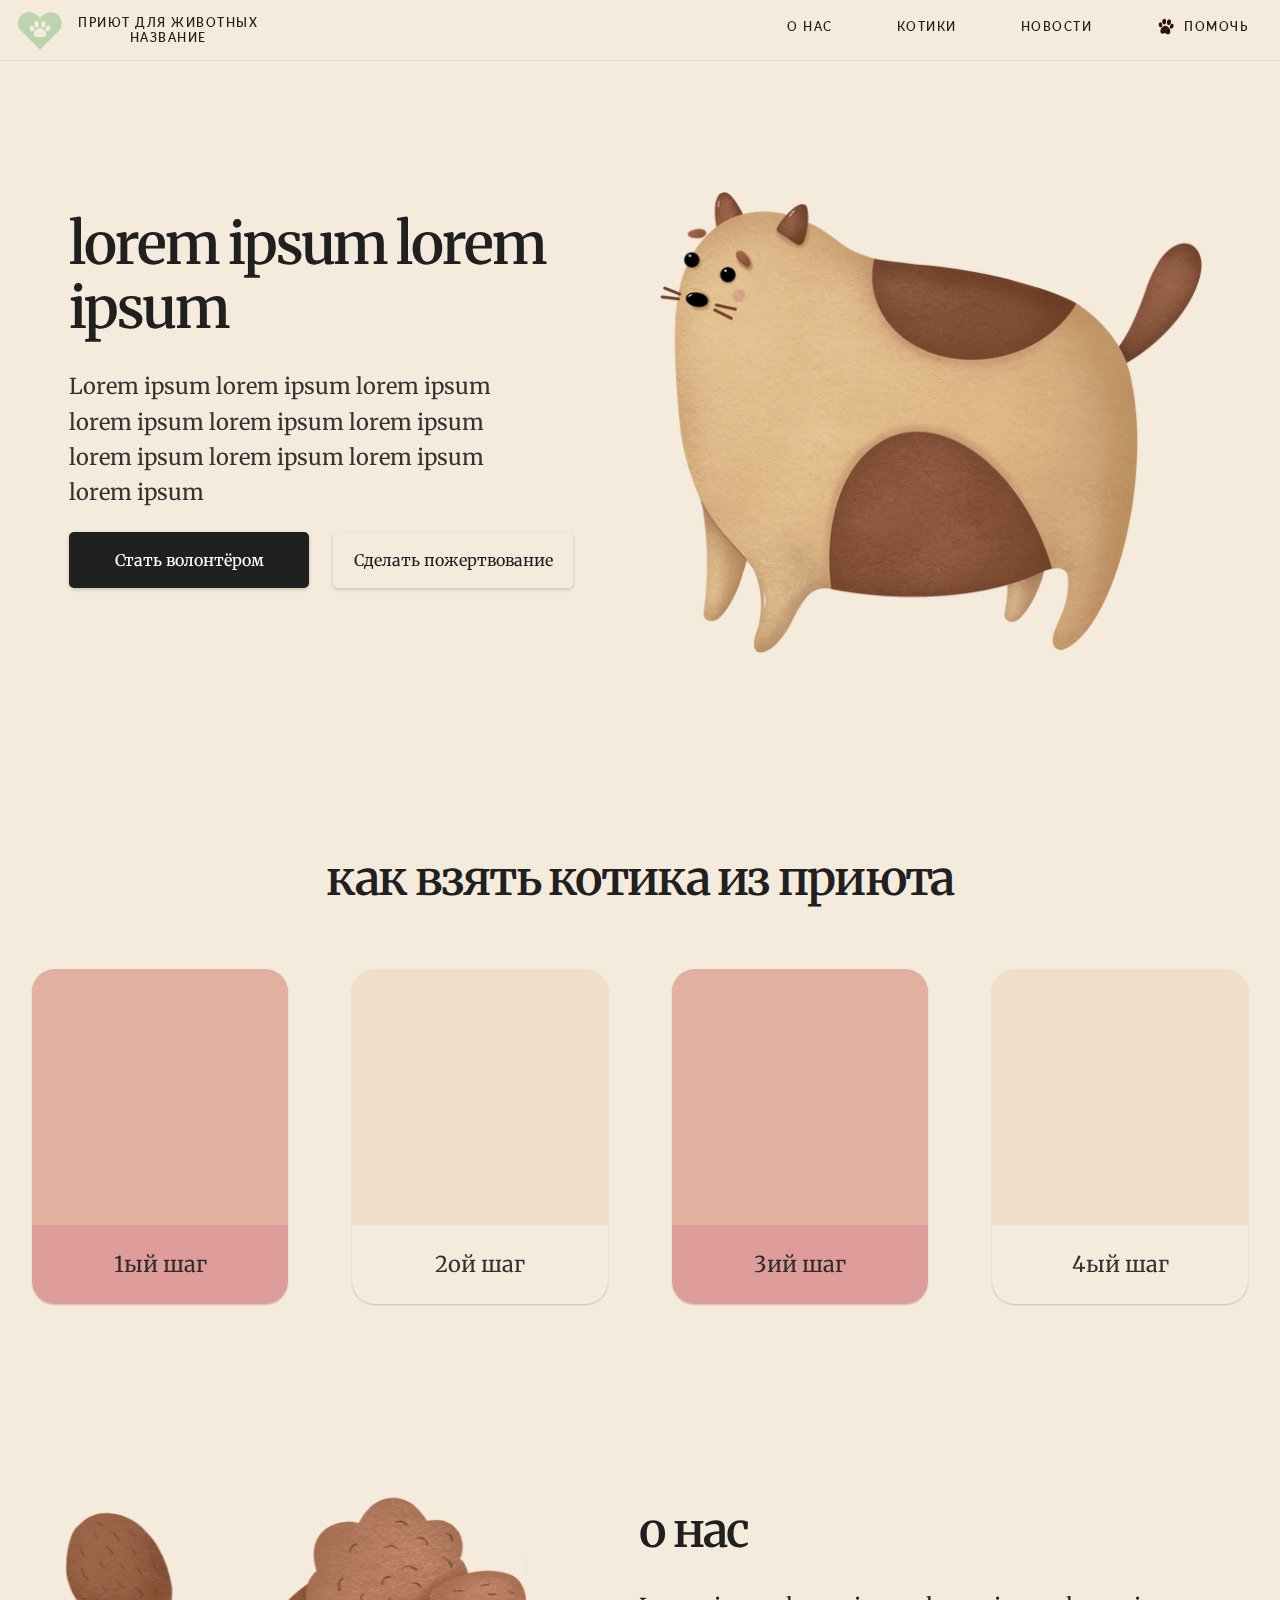
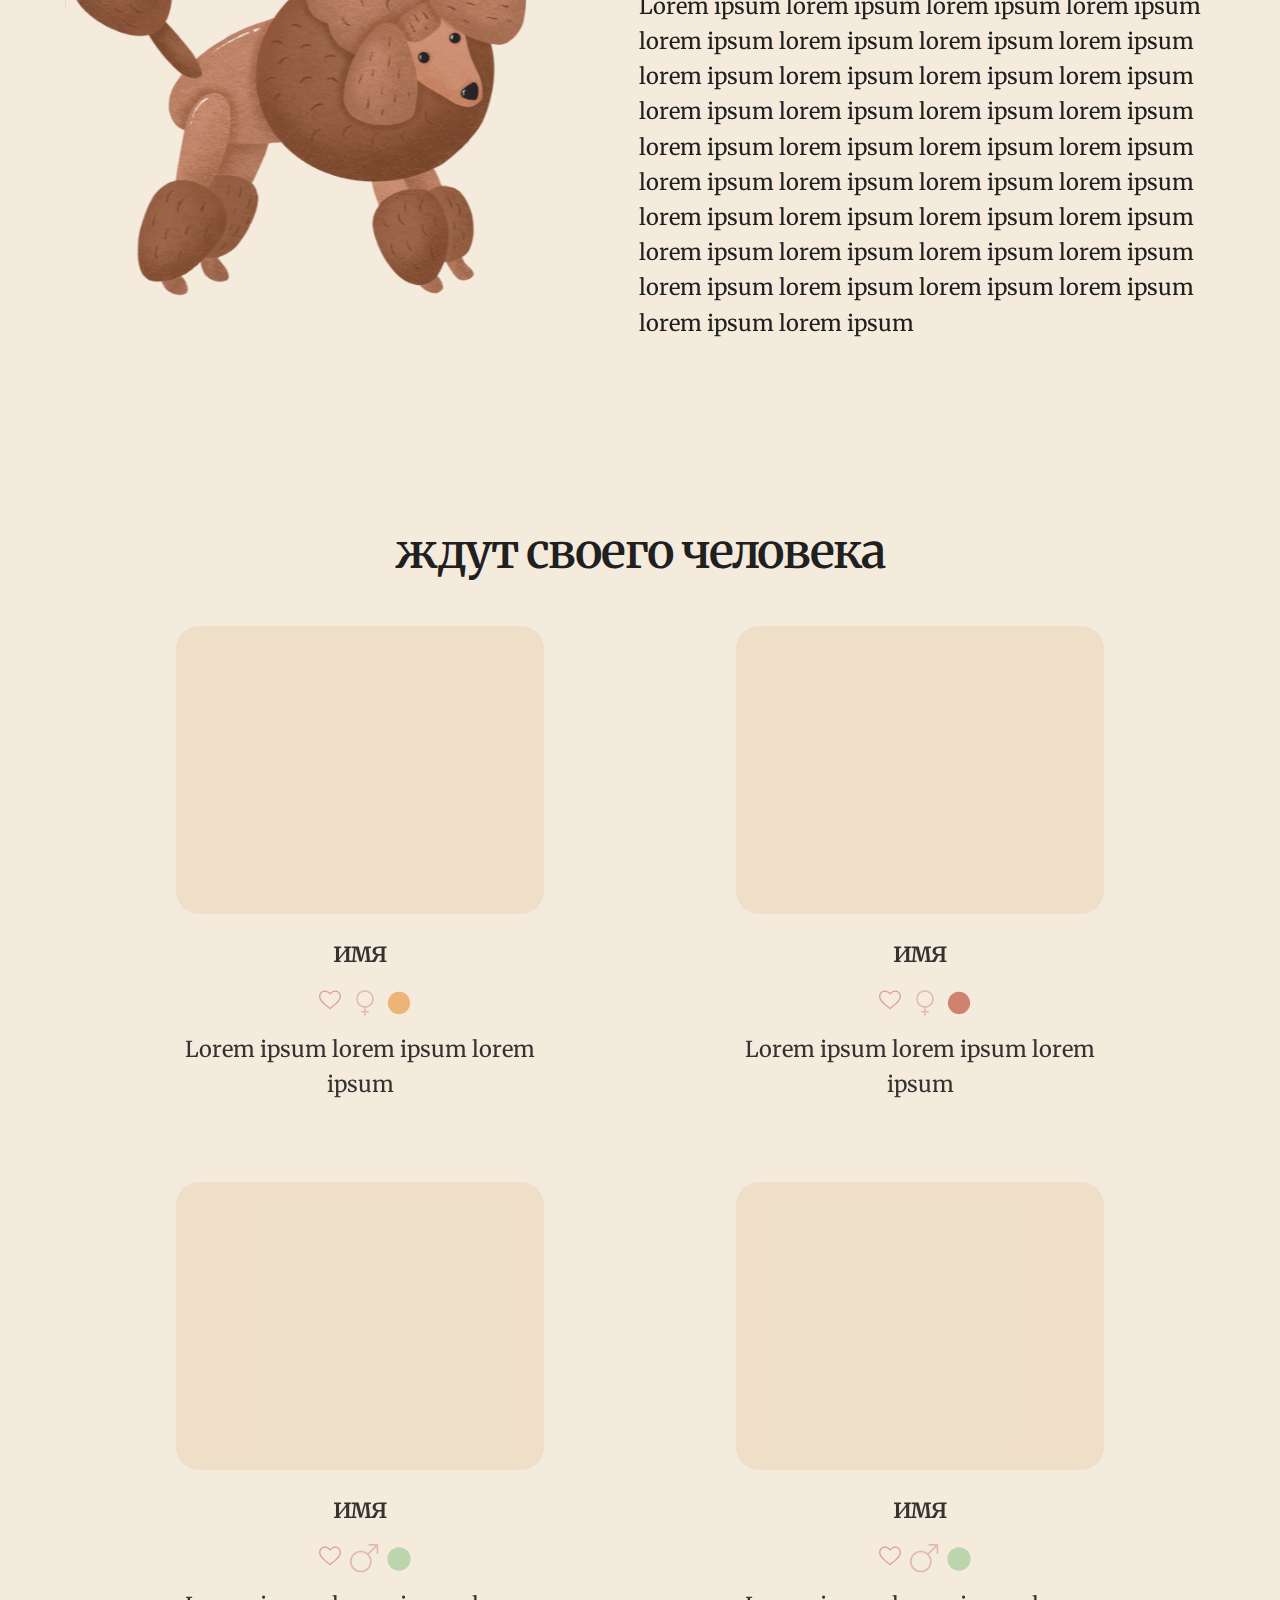
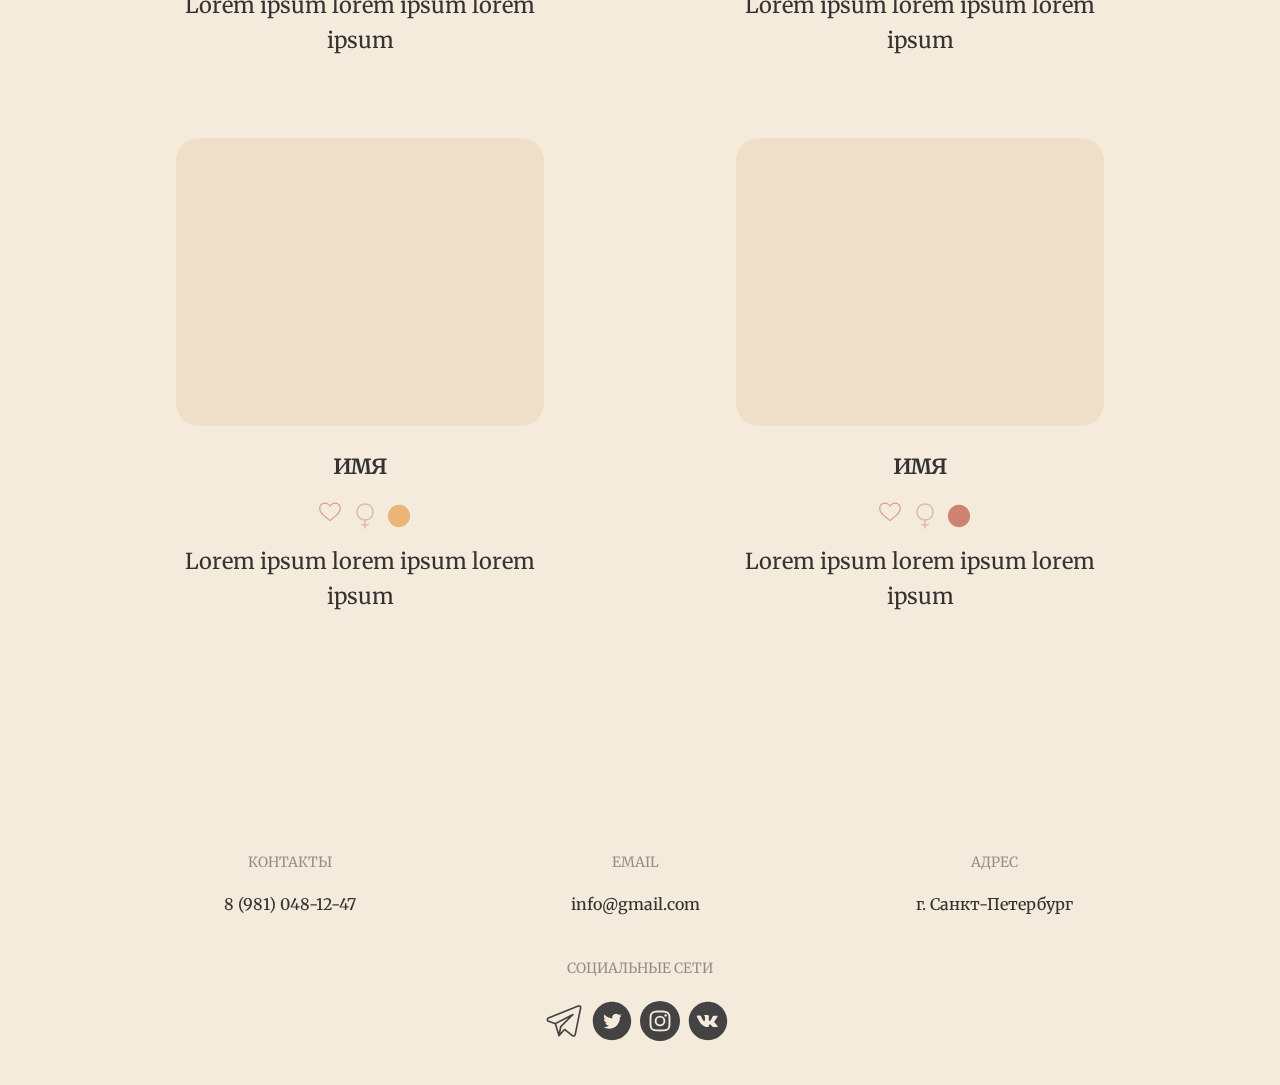
==== index.html @ e1184c27 "feat: add style for even elements" ====
<!DOCTYPE html>
<html lang="ru">
<head>
    <meta charset="UTF-8">
    <title>Приют для животных</title>
    <meta name="description"
          content="Приют, где бездомные животные находят заботу, уход безопасность и надежду на новый дом.">
    <meta name="keywords" content="приют для животных, бездомные животные, волонтёрство, котики">
    <meta name="theme-color" content="#DCE9D5"/>
    <meta name="author" content="misirlouuu">
    <meta name="viewport" content="width=device-width, initial-scale=1.0, maximum-scale=1.0, user-scalable=no">

    <script type="text/javascript" src="https://ajax.googleapis.com/ajax/libs/jquery/1.8.3/jquery.min.js"></script>
    <script src="heart.js"></script>

    <link rel="stylesheet" href="css/outline.css">
</head>

<body>
<header>
    <nav>
        <div class="navbar">
            <div class="containerN nav-container">

<!--                <div class="logo">-->
<!--                    <img-->
<!--                            class="logo"-->
<!--                            src="img/pet-lover.svg"-->
<!--                            alt="logo"-->
<!--                    />-->
<!--                </div>-->
                        <div class="left">
                            <div class="logo">
                                <img
                                        class="logo"
                                        src="img/pet-lover.svg"
                                        alt="logo"
                                />
                            </div>
                            <div class="description">
                                <span>Приют для животных</span>
                                <span>Название</span>
                            </div>
                        </div>
                <input class="checkbox" type="checkbox" name="" id=""/>
                <div class="hamburger-lines">
                    <span class="line line1"></span>
                    <span class="line line2"></span>
                    <span class="line line3"></span>
                </div>
                <div class="menu-items">
                    <a href=about.html>О нас</a>
                    <a href="#">Котики</a>
                    <a href="#">Новости</a>
                    <!--            <div class="help">-->
                    <a href="#" class="help">
                        <img
                                class="paw"
                                src="img/paw.svg"
                                alt="help button"
                        />
                        <span>Помочь</span>
                    </a>
                    <!--            </div>-->
                </div>
            </div>
        </div>
    </nav>
</header>

<main>
    <section class="homepage">
        <!--        <div class="wrap">-->
        <div class="container">
            <h1>lorem ipsum lorem ipsum</h1>
            <!--    <span class="">-->
            <p>
                Lorem ipsum lorem ipsum lorem ipsum lorem ipsum lorem ipsum lorem
                ipsum lorem ipsum lorem ipsum lorem ipsum lorem ipsum
            </p>
            <!--        </span>-->
            <div class="buttons">
                <div class="buttons">
                    <button class="button volunteer"><span>Стать волонтёром</span></button>
                    <button class="button donation"><span>Сделать пожертвование</span></button>
                </div>
            </div>

        </div>
        <div class="img">
            <img
                    class="cat"
                    src="img/cat.svg"
                    alt="cat"
            />
        </div>
        <!--        </div>-->


    </section>


    <section class="how_to">
        <h2>как взять котика из приюта</h2>
        <div class="steps">
            <div class="step raise">
                <div class="stepImageBox"></div>
                <p>1ый шаг</p>
            </div>
            <div class="step raise">
                <div class="stepImageBox"></div>
                <p>2ой шаг</p>
            </div>
            <div class="step raise">
                <div class="stepImageBox"></div>
                <p>3ий шаг</p>
            </div>
            <div class="step raise">
                <div class="stepImageBox"></div>
                <p>4ый шаг</p>
            </div>
        </div>
    </section>
    <section class="about">
        <div class="img">
            <img
                    class="dog"
                    src="img/dog.svg"
                    alt="dog"
            />
        </div>
        <div class="about_us">
            <h2 class="fromLeft fromLeft-animate">о нас</h2>
            <p class="fromLeft delay-200 fromLeft-animate">Lorem ipsum lorem ipsum lorem ipsum lorem ipsum lorem ipsum
                lorem ipsum lorem ipsum lorem ipsum
                lorem ipsum lorem ipsum lorem ipsum lorem ipsum lorem ipsum lorem ipsum lorem ipsum lorem ipsum
                lorem ipsum lorem ipsum lorem ipsum lorem ipsum lorem ipsum lorem ipsum lorem ipsum lorem ipsum
                lorem ipsum lorem ipsum lorem ipsum lorem ipsum lorem ipsum lorem ipsum lorem ipsum lorem ipsum
                lorem ipsum lorem ipsum lorem ipsum lorem ipsum lorem ipsum lorem ipsum
            </p>
        </div>
    </section>
    <section class="cats">
        <h2>ждут своего человека</h2>
        <div class="gallery">
            <div class="pet">
                <div class="petImageBox"></div>
                <span class="name">имя</span>
                <div class="icons">
                    <button class="heart2">
                        <i class="fontawesome-heart-empty">
                            <svg xmlns="http://www.w3.org/2000/svg" viewBox="0 0 50 50"
                                 enable-background="new 0 0 50 50">
                                <path d="M25 39.7l-.6-.5C11.5 28.7 8 25 8 19c0-5 4-9 9-9 4.1 0 6.4 2.3 8 4.1 1.6-1.8 3.9-4.1 8-4.1 5 0 9 4 9 9 0 6-3.5 9.7-16.4 20.2l-.6.5zM17 12c-3.9 0-7 3.1-7 7 0 5.1 3.2 8.5 15 18.1 11.8-9.6 15-13 15-18.1 0-3.9-3.1-7-7-7-3.5 0-5.4 2.1-6.9 3.8L25 17.1l-1.1-1.3C22.4 14.1 20.5 12 17 12z"/>
                            </svg>
                        </i>
                    </button>
                    <img
                            class="sex"
                            src="img/female.svg"
                            alt="sex"
                    />
                    <img
                            class="condition"
                            src="img/medium%20condition.svg"
                            alt="condition"
                    />
                </div>
                <span>Lorem ipsum lorem ipsum lorem ipsum</span>
            </div>
            <div class="pet">
                <div class="petImageBox"></div>
                <span class="name">имя</span>
                <div class="icons">
                    <button class="heart2">
                        <i class="fontawesome-heart-empty">
                            <svg xmlns="http://www.w3.org/2000/svg" viewBox="0 0 50 50"
                                 enable-background="new 0 0 50 50">
                                <path d="M25 39.7l-.6-.5C11.5 28.7 8 25 8 19c0-5 4-9 9-9 4.1 0 6.4 2.3 8 4.1 1.6-1.8 3.9-4.1 8-4.1 5 0 9 4 9 9 0 6-3.5 9.7-16.4 20.2l-.6.5zM17 12c-3.9 0-7 3.1-7 7 0 5.1 3.2 8.5 15 18.1 11.8-9.6 15-13 15-18.1 0-3.9-3.1-7-7-7-3.5 0-5.4 2.1-6.9 3.8L25 17.1l-1.1-1.3C22.4 14.1 20.5 12 17 12z"/>
                            </svg>
                        </i>
                    </button>
                    <img
                            class="sex"
                            src="img/female.svg"
                            alt="sex"
                    />
                    <img
                            class="condition"
                            src="img/bad%20condition.svg"
                            alt="condition"
                    />
                </div>
                <span>Lorem ipsum lorem ipsum lorem ipsum</span>
            </div>
            <div class="pet">
                <div class="petImageBox"></div>
                <span class="name">имя</span>
                <div class="icons">
                    <button class="heart2">
                        <i class="fontawesome-heart-empty">
                            <svg xmlns="http://www.w3.org/2000/svg" viewBox="0 0 50 50"
                                 enable-background="new 0 0 50 50">
                                <path d="M25 39.7l-.6-.5C11.5 28.7 8 25 8 19c0-5 4-9 9-9 4.1 0 6.4 2.3 8 4.1 1.6-1.8 3.9-4.1 8-4.1 5 0 9 4 9 9 0 6-3.5 9.7-16.4 20.2l-.6.5zM17 12c-3.9 0-7 3.1-7 7 0 5.1 3.2 8.5 15 18.1 11.8-9.6 15-13 15-18.1 0-3.9-3.1-7-7-7-3.5 0-5.4 2.1-6.9 3.8L25 17.1l-1.1-1.3C22.4 14.1 20.5 12 17 12z"/>
                            </svg>
                        </i>
                    </button>
                    <img
                            class="sex"
                            src="img/male.svg"
                            alt="sex"
                    />
                    <img
                            class="condition"
                            src="img/good%20condition.svg"
                            alt="condition"
                    />
                </div>
                <span>Lorem ipsum lorem ipsum lorem ipsum</span>
            </div>
            <div class="pet">
                <div class="petImageBox"></div>
                <span class="name">имя</span>
                <div class="icons">
                    <button class="heart2">
                        <i class="fontawesome-heart-empty">
                            <svg xmlns="http://www.w3.org/2000/svg" viewBox="0 0 50 50"
                                 enable-background="new 0 0 50 50">
                                <path d="M25 39.7l-.6-.5C11.5 28.7 8 25 8 19c0-5 4-9 9-9 4.1 0 6.4 2.3 8 4.1 1.6-1.8 3.9-4.1 8-4.1 5 0 9 4 9 9 0 6-3.5 9.7-16.4 20.2l-.6.5zM17 12c-3.9 0-7 3.1-7 7 0 5.1 3.2 8.5 15 18.1 11.8-9.6 15-13 15-18.1 0-3.9-3.1-7-7-7-3.5 0-5.4 2.1-6.9 3.8L25 17.1l-1.1-1.3C22.4 14.1 20.5 12 17 12z"/>
                            </svg>
                        </i>
                    </button>
                    <img
                            class="sex"
                            src="img/male.svg"
                            alt="sex"
                    />
                    <img
                            class="condition"
                            src="img/good%20condition.svg"
                            alt="condition"
                    />
                </div>
                <span>Lorem ipsum lorem ipsum lorem ipsum</span>
            </div>
            <div class="pet">
                <div class="petImageBox"></div>
                <span class="name">имя</span>
                <div class="icons">
                    <button class="heart2">
                        <i class="fontawesome-heart-empty">
                            <svg xmlns="http://www.w3.org/2000/svg" viewBox="0 0 50 50"
                                 enable-background="new 0 0 50 50">
                                <path d="M25 39.7l-.6-.5C11.5 28.7 8 25 8 19c0-5 4-9 9-9 4.1 0 6.4 2.3 8 4.1 1.6-1.8 3.9-4.1 8-4.1 5 0 9 4 9 9 0 6-3.5 9.7-16.4 20.2l-.6.5zM17 12c-3.9 0-7 3.1-7 7 0 5.1 3.2 8.5 15 18.1 11.8-9.6 15-13 15-18.1 0-3.9-3.1-7-7-7-3.5 0-5.4 2.1-6.9 3.8L25 17.1l-1.1-1.3C22.4 14.1 20.5 12 17 12z"/>
                            </svg>
                        </i>
                    </button>
                    <img
                            class="sex"
                            src="img/female.svg"
                            alt="sex"
                    />
                    <img
                            class="condition"
                            src="img/medium%20condition.svg"
                            alt="condition"
                    />
                </div>
                <span>Lorem ipsum lorem ipsum lorem ipsum</span>
            </div>
            <div class="pet">
                <div class="petImageBox"></div>
                <span class="name">имя</span>
                <div class="icons">
                    <button class="heart2">
                        <i class="fontawesome-heart-empty">
                            <svg xmlns="http://www.w3.org/2000/svg" viewBox="0 0 50 50"
                                 enable-background="new 0 0 50 50">
                                <path d="M25 39.7l-.6-.5C11.5 28.7 8 25 8 19c0-5 4-9 9-9 4.1 0 6.4 2.3 8 4.1 1.6-1.8 3.9-4.1 8-4.1 5 0 9 4 9 9 0 6-3.5 9.7-16.4 20.2l-.6.5zM17 12c-3.9 0-7 3.1-7 7 0 5.1 3.2 8.5 15 18.1 11.8-9.6 15-13 15-18.1 0-3.9-3.1-7-7-7-3.5 0-5.4 2.1-6.9 3.8L25 17.1l-1.1-1.3C22.4 14.1 20.5 12 17 12z"/>
                            </svg>
                        </i>
                    </button>
                    <img
                            class="sex"
                            src="img/female.svg"
                            alt="sex"
                    />
                    <img
                            class="condition"
                            src="img/bad%20condition.svg"
                            alt="condition"
                    />
                </div>
                <span>Lorem ipsum lorem ipsum lorem ipsum</span>
            </div>
        </div>
    </section>
</main>

<footer>
    <div class="info">
        <div class="contacts">
            <h6>Контакты</h6>
            <a href="tel:89810481247">
                <p>8 (981) 048-12-47</p>
            </a>
        </div>

        <div class="email">
            <h6>Email</h6>
            <a href="mailto:info@gmail.com">
                <p>info@gmail.com</p>
            </a>
        </div>

        <div class="address">
            <h6>Адрес</h6>
            <p>г. Санкт-Петербург</p>
        </div>
    </div>

    <div class="social_networks">
        <h6>Социальные сети</h6>
        <div class="social_circles">
            <a href="https://t.me/misirlouuu" target="_blank" class="icon">
                <img class="icon" src="img/telegram.svg" alt="tg"/>
            </a>
            <a href="http://twitter.com" target="_blank" class="icon">
                <img class="icon" src="img/twitter.svg" alt="twitter"/>
            </a>
            <a href="http://instagram.com" target="_blank" class="icon">
                <img class="icon" src="img/instagram.svg" alt="instagram"/>
            </a>
            <a href="http://vk.com" target="_blank" class="icon">
                <img class="icon" src="img/vk.svg" alt="vk">
            </a>
        </div>
        <!--        <a href="https://t.me/misirlouuu"><svg></svg></a>-->
        <!--        <a href="mailto:info@gmail.com">info@gmail.com</a>-->
    </div>

</footer>
</body>
<!--<body>-->
<!--<header>-->
<!--    <h1>-->
<!--        Приют для животных-->
<!--    </h1>-->
<!--    <pre>⠀-->
<!--        ⠀⠀⠋⠙⠛⠋⠉⠑⠾⠿⡆⠈⠛⠋⠈⠟⠉⠁⠈⠛⠛⠋⠉⠙⢿⠁⠉⠉⠽⢿⠛⠉⠉⠉⠛⠙⣿⡿⠋⡡⠄⠀⠀⠀⠀⠀⠀⠀⠠-->
<!--⠀⠀⠀⠀⠀⠀⠀⠀⠀⠀⠀⠀⠀⠀⠀⠀⠀⠀⠀⠀⠀⠀⠀⠀⠀⠀⢇⠀⠀⠀⠀⠀⠀⠀⠿⢆⠀⠘⢁⡞⢡⠀⠀⠀⢀⡄⠀⠀⠀⠀-->
<!--⠀⠀⠀⠀⠀⠀⠀⠀⠀⠀⠀⠀⠀⠀⠀⠀⠀⠀⠀⠀⠀⠀⠀⠀⠀⠀⠀⠁⢄⠀⠀⠀⠐⣦⣄⡀⠀⠀⢺⠁⡾⠀⡰⠀⠊⠁⠀⠀⠀⠀-->
<!--⠀⠀⠀⠀⠀⠀⠀⠀⠀⠀⠀⠀⠀⠀⠀⠀⠀⠀⠀⠀⠀⠀⠀⠀⠀⠀⠀⠀⠀⠀⠀⠀⠀⢻⡿⠛⠀⠀⢸⢀⠉⠴⠠⢖⣤⠀⠀⠀⠀⠀-->
<!--⠀⠀⠀⠀⠀⠀⠀⠀⠀⠀⠀⠀⠀⠀⠀⠀⠀⠀⠀⠀⠀⠀⠀⠀⠀⠀⠀⠀⠀⠀⠀⠀⠀⠀⠃⠀⠀⠀⠸⢈⠀⡀⠀⠈⠉⠓⠀⠀⠀⠀-->
<!--⠀⠀⠀⠀⠀⠀⠀⠀⠀⠀⠀⠀⠀⠀⠀⠀⠀⠀⠀⠀⠀⠀⠀⠀⠀⠀⠀⠀⠀⠀⠀⠀⠀⠀⠀⠀⠀⠀⠀⠘⠇⡀⠀⠀⠀⠀⠀⠀⠀⠀-->
<!--⠀⠀⠀⠀⠀⠀⠀⠀⠀⠀⠀⠀⠀⠀⠀⠀⠀⠀⠀⠀⠀⠀⠀⠀⠀⠀⠀⠀⠀⠀⠀⠀⠀⠀⠀⠀⠀⠀⠀⠀⠘⣿⠀⠀⠀⠀⠀⠀⠀⠀-->
<!--⠀⠀⠀⠀⠀⠀⣀⣀⣤⣤⣴⣦⣦⣀⣀⠀⠀⠀⠀⠀⠀⠀⠀⠀⠀⠀⠀⠀⠀⠀⠀⠀⠀⠀⠀⠀⠀⠀⠀⠀⠰⠋⠀⠀⠀⠀⠀⠀⠀⠀-->
<!--⠀⠀⠀⣠⣾⡿⠛⠛⡉⣉⣉⡀⠀⢤⡉⢳⣄⠀⠀⠀⠀⠀⠀⠀⠀⠀⠀⠀⠀⠀⠀⠀⠀⠀⠀⠀⠀⠀⠀⠀⠀⠀⠀⠀⠀⠀⠀⠀⠀⢀-->
<!--⣀⣤⣾⡿⢋⣴⣖⡟⠛⢻⣿⣿⣽⣆⠙⢦⡙⣧⡀⠀⠀⠀⠀⠀⠀⠀⠀⠀⠀⠀⠀⠀⠀⠀⠀⠀⠀⠀⠀⠀⢀⣠⠖⠒⠻⠻⠶⣦⣄⠀-->
<!--⠉⣿⢸⠁⣸⣥⣹⠧⡠⣾⣿⣿⣿⣿⣧⡈⢷⣼⣧⠀⠀⠀⠀⠀⠀⠀⠀⠀⠀⠀⠀⠀⠀⠀⠀⠀⠀⠀⠀⣠⣿⣾⣿⣿⣶⣦⣈⠈⠻⣤-->
<!--⠀⢹⡇⢸⣿⣿⣿⣿⣿⣿⣿⣿⣿⣿⣿⣿⠀⣿⣇⠀⠀⠀⠀⠀⠀⠀⠀⠀⠀⠀⠀⠀⠀⠀⠀⠀⠀⠀⢸⡟⣫⠀⠙⣿⣿⣿⣿⣷⡄⣽-->
<!--⠀⠀⠳⣾⣿⣿⣿⣿⣿⣿⣿⣿⣿⣿⣿⣟⣀⣿⣟⠀⠀⠀⠀⠀⠀⠀⠀⠀⠀⠀⠀⠀⠀⠀⠀⠀⠀⠀⠸⣷⣿⣿⣿⣿⣿⣿⣿⣿⣿⣿-->
<!--⠀⠀⠀⠈⠙⠻⢿⣿⣿⣿⣿⣿⣿⣿⣿⠭⠛⠉⠉⠀⠀⠀⠀⠀⠀⠀⠀⠀⠀⠀⠀⠀⠀⠀⠀⠀⠀⠀⠀⠸⣿⣿⣿⣿⣿⣿⣿⣿⣿⣿-->
<!--⠀⠀⠀⣼⠉⠓⢦⠀⠀⠉⠩⠉⠉⠁⠀⠀⠀⠀⠀⠀⠀⠀⠀⠀⠀⠀⠀⡠⠒⡊⠙⠉⠉⠉⠓⠲⠤⡀⠀⠀⠙⠿⣿⣿⣿⣿⣿⣿⣿⠏-->
<!--⠀⠀⠀⠈⢦⡀⠈⡇⠀⠀⡠⠒⠛⢲⣄⠀⠀⠀⠀⠀⠀⠀⠀⠀⠀⠐⠿⣦⣴⣿⣶⣶⠀⠠⠀⣰⣤⣿⣦⠀⠀⠀⠀⠉⠙⠛⠻⠛⠁⠀-->
<!--⠀⠀⠀⠀⠀⡇⠀⢧⡴⠋⠀⣀⡀⢰⡟⠀⠀⠀⠀⠀⠀⠀⠀⠀⠀⠀⠀⠀⠀⠙⢛⠃⢀⣄⠀⣿⡿⠟⠉⠀⠀⠀⠀⠀⠀⠀⠀⠀⠀⢀-->
<!--⠀⠀⠀⠀⠀⡇⠀⠉⠀⣰⠋⢱⠃⢸⡁⠀⠀⠀⠀⠀⠀⠀⠀⠀⠀⠀⠀⠀⠀⠀⠀⠀⠊⠟⠋⠈⠀⠀⠀⠀⠀⠀⠀⠀⠀⠀⣠⠖⠋⠉-->
<!--⠀⠀⠀⠀⠀⢇⠀⣰⡿⠋⠀⠘⢦⠼⠁⠀⠀⠀⠀⠀⠀⠀⠀⠀⠀⠀⠀⠀⠀⠀⢀⠀⠀⠀⠀⠀⠀⠀⠀⠀⠀⠀⠀⠀⢼⠋⠁⣀⡤⠎-->
<!--⠀⠀⠀⠀⠀⠈⠋⠁⠀⠀⠀⠀⠀⠀⠀⠀⠀⠀⠀⠀⠀⠀⠀⠀⠀⠀⠀⠀⠀⠀⠌⠀⢀⡄⠀⠀⠀⠀⠀⠀⠀⠀⠀⠀⠀⠉⠉⠁⠀⠀-->
<!--⠀⠀⠀⠀⠀⠀⠀⠀⠀⠀⠀⠀⠀⠀⠀⠀⠀⠀⠀⠀⠀⠀⠀⢦⣄⡀⠀⠀⢀⣀⣠⣴⡿⣿⣦⣀⠀⠀⠀⠀⠀⠀⠀⠀⠀⠀⠀⠀⠀⠀-->
<!--⠀⠀⠀⠀⠀⠀⠀⠀⠀⠀⠀⠀⠀⠀⠀⠀⠀⠀⠀⠀⠀⠀⠀⠀⠙⠛⠻⠿⠉⠉⠉⠉⠉⠑⠋⠙⠻⣦⣄⠀⠀⠀⠀⠀⠀⠀⠀⠀⠀⠀-->
<!--⠀⠀⠀⠀⠀⠀⠀⠀⠀⠀⠀⠀⠀⠀⠀⠀⠀⠀⠀⠀⠀⠀⠀⠀⠀⠀⠀⠀⠀⠀⠀⠀⠀⠀⠀⠀⠀⠈⠙⢳⡀⠀⠀⠀⠀⠀⠀⠀⠀⠀-->
<!--⠀⠀⠀⠀⠀⠀⠀⠀⠀⠀⠀⠀⠀⠀⠀⠀⠀⠀⠀⠀⠀⠀⠀⠀⠀⠀⠀⠀⠀⠀⠀⠀⠀⠀⠀⠀⠀⠀⠀⠀⠃⠀⠀⠀⠀⠀⠀⠀⠀⠀-->
<!--⠀⠀⠀⠀⠀⠀⠀⠀⠀⠀⠀⠀⠀⠀⠀⠀⠀⠀⠀⠀⠀⠀⠀⠀⠀⠀⠀⠀⠀⠀⠀⠀⠀⠀⠀⠀⠀⠀⠀⠀⠀⠀⠀⠀⠀⠀⠀⠀⠀⠀-->
<!--    </pre>-->
<!--    <nav>-->
<!--        <ul type="circle">-->
<!--            <li>О нас</li>-->
<!--            <li>Котики</li>-->
<!--            <li>Новости</li>-->
<!--            <li>Помочь</li>-->
<!--        </ul>-->
<!--    </nav>-->
<!--</header>-->

<!--<main>-->
<!--    <section>-->
<!--        <h2>О нас</h2>-->
<!--        Артур Шопенгауэр однажды сказал: <q><b>Сострадание к животным</b> так тесно связано с добротой характера,-->
<!--        что можно с уверенностью утверждать: кто жесток с животными, тот не может быть добрым человеком.</q>-->
<!--        <br>-->
<!--        <h3>Наши ценности:</h3>-->
<!--        <ol>-->
<!--            <li><i>Гуманность: </i>развиваем способность к состраданию, эмпатии и милосердию по отношению к другим людям, животным и окружающей среде</li>-->
<!--            <li><i>Открытость</i> - необходимое условие для развития профессиональной и прозрачной работы НКО и укрепления ее роли в общественных процессах.</li>-->
<!--            <li><i>Профессионализм и компетентность</i> - ключевые качества, необходимые для успешной работы в любой профессии или области деятельности.</li>-->
<!--        </ol>-->
<!--    </section>-->

<!--    <section>-->
<!--        <h2>Как взять котика из приюта</h2>-->
<!--        <ol>-->
<!--            <li>Заполнить анкету</li>-->
<!--            <li>Встретиться с сотрудниками приюта</li>-->
<!--            <li>Купить все необходимое для котика</li>-->
<!--            <li>Забрать питомца</li>-->
<!--        </ol>-->
<!--        <p></p><h4>Код, чтобы нарисовать своего котика:</h4>-->
<!--        <pre>-->
<!--            <code>-->
<!--                public class PrintCat {-->

<!--    public static void main(String[] args) {-->

<!--         System.out.println("//\\_\\//");-->

<!--         System.out.println("// 0 0 \\  ");-->

<!--         System.out.println("\\ \n \\~(*)~  ");-->
<!--    }-->
<!--}-->
<!--            </code>-->
<!--        </pre>-->
<!--        </p>-->
<!--    </section>-->

<!--    <section>-->
<!--        <h2>Новости</h2>-->
<!--        <article>-->
<!--            <p>В музее-театре "Булгаковский Дом" можно застать самого настоящего кота <em>Бегемота</em>.</p>-->
<!--            <aside>Первый черный пушистик появился здесь в 2005 году и стал полноправным сотрудником музея и любимцем всех его посетителей</aside>.-->
<!--        </article>-->
<!--    </section>-->
<!--</main>-->

<!--<footer>-->
<!--    <h5>Контакты:</h5>-->
<!--    <p><a href="tel:88888888888">8(888)888-88-88</a></p>-->
<!--    <h5>Электронная почта:</h5>-->
<!--    <p><a href="mailto:info@gmail.com">info@gmail.com</a></p>-->
<!--    <h5>Социальные сети:</h5>-->
<!--    <p><a href="https://t.me/misirlouuu">tg</a></p>-->
<!--</footer>-->
<!--</body>-->
</html>
---- css/outline.css ----
@import url('https://fonts.googleapis.com/css2?family=Lato&family=Merriweather&display=swap');
@import url('https://fonts.googleapis.com/css2?family=Lato&display=swap');

* {
    box-sizing: border-box;
}

body {
    overflow-x: hidden;
    -webkit-box-sizing: border-box;
    -moz-box-sizing: border-box;
    box-sizing: border-box;
    background-color: rgba(230, 206, 170, .4);
    width: 100%;
    margin: auto;
}

main {
    width: 100vw;
    margin-right: 1rem;
}

footer {
    width: 100vw;
}

header {
    position: sticky;
    /*width: 100vw;*/
    top: 0;
    /*background: rgba(230, 206, 170, 1);*/
}

.navbar {
    width: 100%;
}

.containerN {
    display: flex;
    justify-content: space-between;
    width: 100%;
}

.nav-container {
    width: 100%;
}

.hamburger-lines, .checkbox {
    display: none;
}

.cat {
    width: 560px;
    height: 461px;
    /*width: 50vw;*/
    /*height: 50vh;*/
    /*margin-left: 8rem;*/
}

.homepage {
    display: flex;
    justify-content: center;
    margin-top: 7rem;
    margin-bottom: 11rem;
    flex-wrap: wrap;
}

a, button {
    cursor: pointer;
    color: #202020;
    transition: .35s;
    text-decoration: none;
    margin-bottom: 0.5rem;
}

nav {
    display: flex;
    flex-direction: column;
    justify-content: space-between;
    align-items: center;
    font-size: 12px;
    letter-spacing: .125em;
    font-weight: 600;
    text-transform: uppercase;
    font-family: Lato, sans-serif;
    color: #202020;
    border-bottom: 1px solid rgba(0, 0, 0, .07);
    grid-template-columns: 2fr 1fr 2fr;
    grid-auto-rows: 8vh;
    /*height: 8rem;*/
    width: 100vw;
    z-index: 100;

    /*top: 0;*/
    /*left: 0;*/
}

.left {
    display: flex;
    text-align: left;
    padding-left: 1rem;
    padding-right: 1rem;
    align-items: center
}

.description {
    display: flex;
    flex-direction: column;
    width: 13rem;
    align-items: center;
    justify-content: space-evenly;
}

.menu-items {
    display: flex;
    align-items: center;
    text-align: right;
    /*padding: 1em 1em 2em 2em;*/
}

.menu-items a {
    margin-left: 4rem;
    /*width: auto;*/
}

a.help {
    display: flex;
    align-items: center;
    margin-right: 2rem;
}

.menu-items span {
    margin-left: 0.5rem;
}

h1 {
    font-size: 58px;
    font-family: "Merriweather", sans-serif;
    font-weight: 600;
    letter-spacing: -.036em;
    color: #202020;
    line-height: 1.1;
    margin-bottom: 0.5rem;
}

.logo {
    width: 4em;
    height: 5em;
}

.paw {
    width: 20px;
    height: 23px;
    rotate: 8grad;
}

p {
    color: #202020;
    font-family: "Merriweather", sans-serif;
    font-weight: 400;
    font-size: 22px;
    line-height: 1.6;
    opacity: 0.9;
}

.information p {
    font-size: 16px;
    margin-bottom: 1rem;
}

.information {
    margin-top: 6rem;
    margin-left: auto;
    margin-right: auto;
    max-width: 55vw;
    margin-bottom: 20rem;
}

.homepage {
    display: flex;
    justify-content: space-evenly;
    align-items: center;
    flex-wrap: wrap-reverse;
}

.homepage h1 {
    /*width: 540px;*/
    /*height: 120px;*/
    /*width: 40rem;*/
    /*height: 8rem;*/
    width: 40vw;
}

.homepage p {
    /*width: 540px;*/
    /*height: 120px;*/
    /*width: 35rem;*/
    /*height: 7rem;*/
    width: 35vw;
}

.container {
    margin-bottom: 5rem;
    /*width: 38vw;*/
    /*height: 20vh;*/
    display: flex;
    flex-direction: column;
    flex-wrap: wrap;
}

/*.buttons {*/
/*    display: flex;*/
/*    flex-wrap: wrap;*/
/*}*/
/*@media screen and (max-width: 1065px) {*/
/*    .homepage h1, .homepage p {*/
/*        width: 100%;*/
/*    }*/
/*    .container {*/
/*        align-content: center;*/
/*    }*/
/*}*/

.button {
    display: inline-block;
    position: relative;
    border-radius: 5px;
    padding: 16px 30px 17px;
    font-size: 16px;
    box-shadow: 0 1px 4px rgba(0, 0, 0, .1), 0 2px 4px rgba(0, 0, 0, .1);
    font-family: "Merriweather", sans-serif;
    font-weight: 400;
    border: none;
    width: 15rem;
    height: 3.5rem;
}

.volunteer {
    background-color: #202020;
    color: #fff;
    margin-right: 20px;
    padding: 0;
    line-height: 3.5rem;
}

.volunteer:before, .volunteer:after {
    position: absolute;
    content: "";
    right: 0;
    bottom: 0;
    background-color: cornsilk;
    transition: all 0.3s ease;
}

.volunteer span {
    position: relative;
    display: block;
    width: 100%;
    height: 100%;
}

.volunteer span:before, .volunteer span:after {
    position: absolute;
    content: "";
    left: 0;
    top: 0;
    background-color: cornsilk;
    transition: all 0.3s ease;
}

.volunteer span:before, .volunteer:before {
    width: 0.1rem;
    height: 0;
}

.volunteer span:after, .volunteer:after {
    height: 0.1rem;
    width: 0;
}

.volunteer span:hover:before, .volunteer:hover:before {
    border-radius: 2rem;
    height: 100%;
}

.volunteer span:hover:after, .volunteer:hover:after {
    border-radius: 2rem;
    width: 100%;
}

.donation {
    background-color: transparent;
    color: #202020;
    padding: 0;
    line-height: 3.5rem;
}

.donation:before, .donation:after {
    position: absolute;
    content: "";
    right: 0;
    bottom: 0;
    background-color: rgba(32, 32, 32, 0.8);
    transition: all 0.4s ease;
}

.donation span {
    position: relative;
    display: block;
    width: 100%;
    height: 100%;
}

.donation span:before, .donation span:after {
    position: absolute;
    content: "";
    left: 0;
    top: 0;
    background-color: rgba(32, 32, 32, 0.8);
    transition: all 0.4s ease;
}

.donation span:before, .donation:before {
    width: 0.1rem;
    height: 0;
}

.donation span:after, .donation:after {
    height: 0.1rem;
    width: 0;
}

.donation span:hover:before, .donation:hover:before {
    border-radius: 2rem;
    height: 100%;
}

.donation span:hover:after, .donation:hover:after {
    border-radius: 2rem;
    width: 100%;
}

.steps {
    display: flex;
    justify-content: center;
    flex-wrap: wrap;
}

.raise:hover,
.raise:focus {
    box-shadow: 0 1.5em 1.5em -0.4em rgba(32, 32, 32, 0.2);
    transform: translateY(-0.5em);
}

.pulse:hover,
.pulse:focus {
    animation: pulse 1s;
    box-shadow: 0 0 0 4em transparent;
}

@keyframes pulse {
    0% {
        box-shadow: 0 0 0 0 cadetblue;
    }
}

.step {
    margin: 2rem;
    text-align: center;
    transition: all 0.25s cubic-bezier(0.5, 0.5, 0.5, 0.5) 0.15s;
    border-radius: 23px;
    willchange: translate;
    box-shadow: 0 1px 2px rgba(0, 0, 0, .1), 0 1px 2px rgba(0, 0, 0, .1);

    &:hover,
    &:focus {
        border-color: aquamarine;
        color: aquamarine;
    }
}

.stepImageBox {
    border-radius: 23px 23px 0 0;
    height: 16rem;
    width: 16rem;
    background-color: rgba(230, 206, 170, 0.4);
}

h2 {
    font-size: 48px;
    font-family: "Merriweather", sans-serif;
    font-weight: 600;
    letter-spacing: -.036em;
    color: #202020;
    line-height: 1.1;
    margin-bottom: 2rem;
}

h3 {
    font-size: 28px;
    font-family: "Merriweather", sans-serif;
    font-weight: 400;
    letter-spacing: -.036em;
    color: #202020;
    line-height: 1.1;
    margin-bottom: 2rem;
}

.how_to h2 {
    display: flex;
    justify-content: center;
    text-align: center;
}

.how_to {
    margin-bottom: 8rem;
}

.about {
    display: flex;
    justify-content: space-evenly;
    margin-bottom: 8rem;
    flex-wrap: wrap;
}

.about p {
    /*width: 644px;*/
    /*height: 415px;*/
    width: 45vw;
    /*height: 50vh;*/
}

.dog {
    width: 462px;
    height: 433px;
    margin-top: 1rem;
    margin-right: 3rem;
    margin-bottom: 5rem;
}

.icons {
    display: flex;
    align-items: center;
    justify-content: center;
}

.sex {
    width: 42px;
    height: 40px;
}

.heart {
    width: 24px;
    height: 24px;
}

.condition {
    width: 26px;
    height: 26px;
}

.petImageBox {
    border-radius: 23px;
    height: 18rem;
    width: 23rem;
    background-color: rgba(230, 206, 170, 0.4);
    /*background-color: white;*/
}

.cats span {
    font-weight: 400;
    font-size: 22px;
    color: #202020;
    line-height: 1.6;
    /*line-height: 5;*/
    opacity: 0.9;
    font-family: "Merriweather", sans-serif;
    width: 25rem;
    text-align: center;
}

.cats span.name {
    margin-top: 1rem;
    font-size: 28px;
    font-weight: 500;
    letter-spacing: -.036em;
    /*line-height: 1.1;*/
}

.pet {
    border-radius: 23px;
    margin-right: 2rem;
    margin-bottom: 5rem;
    display: flex;
    flex-direction: column;
    justify-content: center;
    align-items: center;
}

@-webkit-keyframes pulsate {
    0% {
        transform: scale(1, 1);
        opacity: 0.7;
    }
    50% {
        transform: scale(1.5, 1.5);
        opacity: 1;
    }
    100% {
        transform: scale(1, 1);
        opacity: 0.7;
    }
}

svg {
    width: 2rem;
    height: 2rem;
    transition: transform 0.25s;
}

.heart2:not(.favorite) {
    background: transparent;
}

.heart2:not(.favorite) i > svg {
    fill: #DE9D9B;
}

.pet.favorite {
    background: rgba(237, 205, 205, 0.3);
}

/*.about {*/
/*    display: flex;*/
/*    flex-wrap: wrap;*/
/*}*/
/*.pet.favorite i svg {*/
/*    fill: cornsilk;*/
/*}*/

.favoriting svg {
    -webkit-animation-name: pulsate;
    animation-name: pulsate;
    -webkit-animation-duration: 0.5s;
    animation-duration: 0.5s;
    -webkit-animation-iteration-count: infinite;
    animation-iteration-count: infinite;
}

.heart2 {
    /*width: 3rem;*/
    /*height: 3rem;*/
    min-height: 5vh;
    border: 0;
    outline: 0;
    transition: background 0.5s;
    margin-top: 0.25rem;
    margin-right: -0.5rem;
}

i {
    color: #fff;
    transition: font-size 0.2s;
}

i svg:hover {
    cursor: pointer;
    transform: scale(1.1);
}


.cats h2 {
    text-align: center;
    margin-bottom: 3rem;
}

.gallery {
    display: flex;
    justify-content: space-evenly;
    flex-wrap: wrap;
    margin-left: 2rem;
}

/*.about h2 {*/
/*    margin-bottom: 2rem;*/
/*}*/

footer {
    margin-top: 8rem;
    margin-bottom: 2rem;
}

footer h6 {
    font-family: "Merriweather", sans-serif;
    font-weight: 400;
    margin-bottom: 20px;
    margin-top: 30px;
    opacity: .4;
    text-transform: uppercase;
    text-align: center;
    font-size: 14px;
}

footer p {
    font-family: "Merriweather", sans-serif;
    font-weight: 500;
    font-size: 16px;
    line-height: 1.625;
    margin-bottom: 12px;
    text-align: center;
}

footer {
    display: flex;
    justify-content: center;
    flex-direction: column;
}

.info {
    width: 100%;
    display: flex;
    justify-content: space-evenly;
    margin-left: 0.5rem;
    flex-wrap: wrap;
    /*align-items: center;*/
}

.social_networks {
    width: 100%;
    display: flex;
    flex-direction: column;
    justify-content: center;
    align-items: center;
}

.social_circles {
    display: flex;
    justify-content: center;
    align-items: center;
}

.icon {
    width: 40px;
    height: 48px;
    margin-right: 0.5rem;
}

.delay-200 {
    transition-delay: .2s
}

.delay-300 {
    transition-delay:.3s
}

.delay-400 {
    transition-delay:.4s
}

.delay-500 {
    transition-delay:.5s
}

.fromLeft {
    transition: all .7s ease;
    opacity: 0;
    transform: translateX(-30px)
}

.fromLeft-animate {
    opacity: 1;
    transform: translateX(0)
}

.text-block {
    transition: all .7s ease;
    opacity: 0;
    transform:translateY(40px);
}

.text-block-animate {
    opacity: 1;
    transform:translateY(0)
}

.step:nth-child(odd) {
    background-color: #DE9D9B;
}
/*@media screen and (min-width: 801px) and (max-width: 1100px) {*/

/*}*/

@media screen and (max-width: 400px) {
    .homepage {
        margin-top: 0;
    }
    nav .menu-items , nav .left > .description {
        display: none;
    }

    .containerN {
        max-width: 1050px;
        width: 90%;
        margin: auto;
    }

    .navbar {
        width: 100%;
        box-shadow: 0 1px 4px rgb(146 161 176 / 15%);
    }

    .nav-container {
        display: flex;
        justify-content: space-between;
        align-items: center;
        height: 62px;
    }

    .navbar .menu-items {
        display: flex;
        background-color: rgba(230, 206, 170, 1);
    }

    .navbar .nav-container li {
        list-style: none;
    }

    .navbar .nav-container a {
        text-decoration: none;
        color: #0e2431;
        font-weight: 500;
        font-size: 1.2rem;
        padding: 0.7rem;
    }

    .navbar .nav-container a:hover{
        font-weight: bolder;
    }

    .nav-container {
        display: block;
        position: relative;
        height: 60px;
    }

    .nav-container .checkbox {
        position: absolute;
        display: block;
        height: 32px;
        width: 32px;
        top: 20px;
        right: 20px;
        z-index: 5;
        opacity: 0;
        cursor: pointer;
    }

    .nav-container .hamburger-lines {
        display: block;
        height: 26px;
        width: 32px;
        position: absolute;
        top: 17px;
        right: 20px;
        z-index: 2;
        display: flex;
        flex-direction: column;
        justify-content: space-between;
    }

    .nav-container .hamburger-lines .line {
        display: block;
        height: 4px;
        width: 100%;
        border-radius: 10px;
        background: #0e2431;
    }

    .nav-container .hamburger-lines .line1 {
        transform-origin: 0% 0%;
        transition: transform 0.4s ease-in-out;
    }

    .nav-container .hamburger-lines .line2 {
        transition: transform 0.2s ease-in-out;
    }

    .nav-container .hamburger-lines .line3 {
        transform-origin: 0% 100%;
        transition: transform 0.4s ease-in-out;
    }

    .navbar .menu-items {
        padding-top: 120px;
        box-shadow: inset 0 0 2000px rgba(255, 255, 255, .5);
        height: 100vh;
        width: 100%;
        transform: translate(120%);
        display: flex;
        flex-direction: column;
        margin-left: 0;
        padding-left: 50px;
        transition: transform 0.5s ease-in-out;
        text-align: center;
    }

    .navbar .menu-items li {
        margin-bottom: 1.2rem;
        font-size: 1.5rem;
        font-weight: 500;
    }

    /*.logo {*/
    /*    position: absolute;*/
    /*    top: 5px;*/
    /*    right: 15px;*/
    /*    font-size: 1.2rem;*/
    /*    color: #0e2431;*/
    /*}*/

    .nav-container input[type="checkbox"]:checked ~ .menu-items {
        transform: translateX(0);
    }

    .nav-container input[type="checkbox"]:checked ~ .hamburger-lines .line1 {
        transform: rotate(45deg);
    }

    .nav-container input[type="checkbox"]:checked ~ .hamburger-lines .line2 {
        transform: scaleY(0);
    }

    .nav-container input[type="checkbox"]:checked ~ .hamburger-lines .line3 {
        transform: rotate(-45deg);
    }

    .nav-container input[type="checkbox"]:checked ~ .logo{
        display: none;
    }

    h1, h2 {
        font-size: 40px;
        font-weight: 500;
    }

    .homepage h1, .homepage p {
        /*text-align: center;*/
        width: 90vw;
    }

    .cat {
        width: 23rem;
        height: 23rem;
        /*display: none*/
    }

    .step {
        transition: all 0.25s cubic-bezier(0.5, 0.5, 0.5, 0.5) 0.15s;
    }
}

@media screen and (max-width: 955px) {

    .about_us h2, .about_us p {
        text-align: center;
        width: 100%;
        /*margin-left: 5rem;*/
    }

    .dog {
        width: 23rem;
        height: 23rem;
        /*display: none;*/
        margin-right: 0;
    }
}
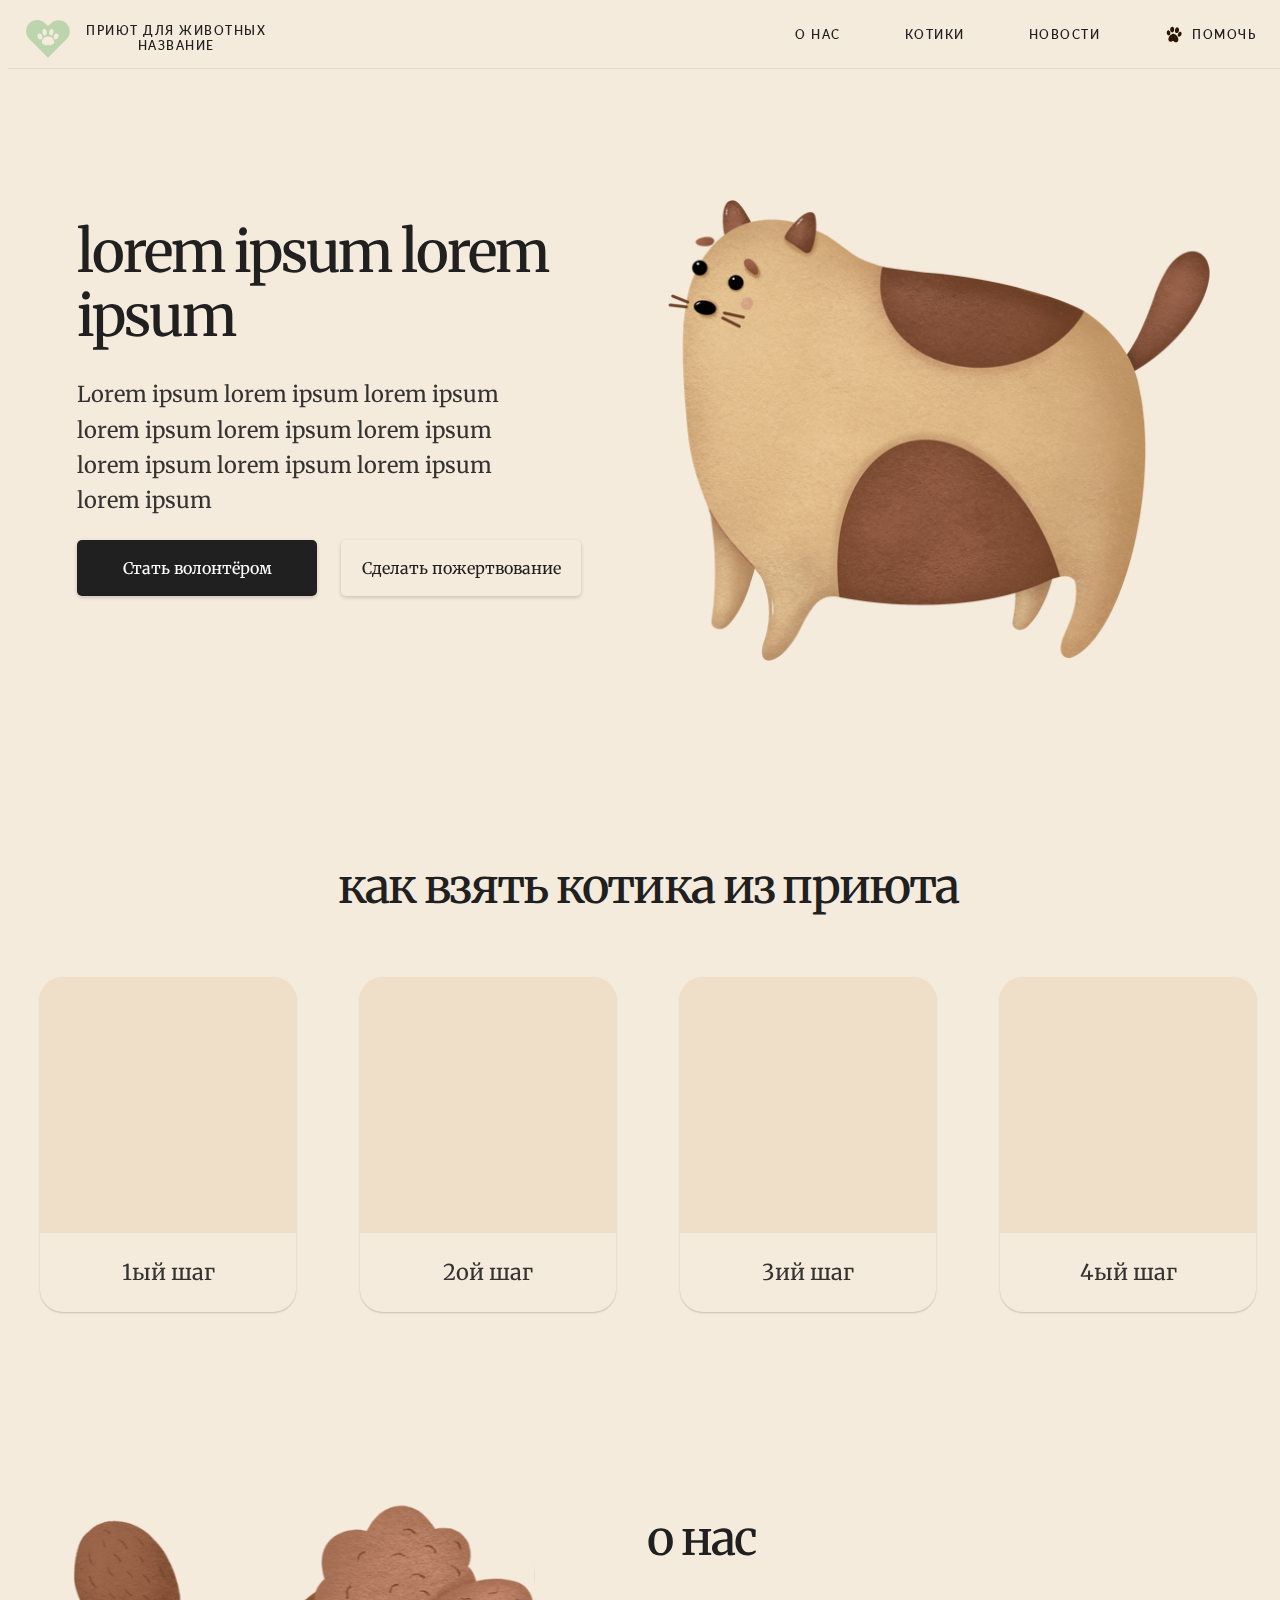
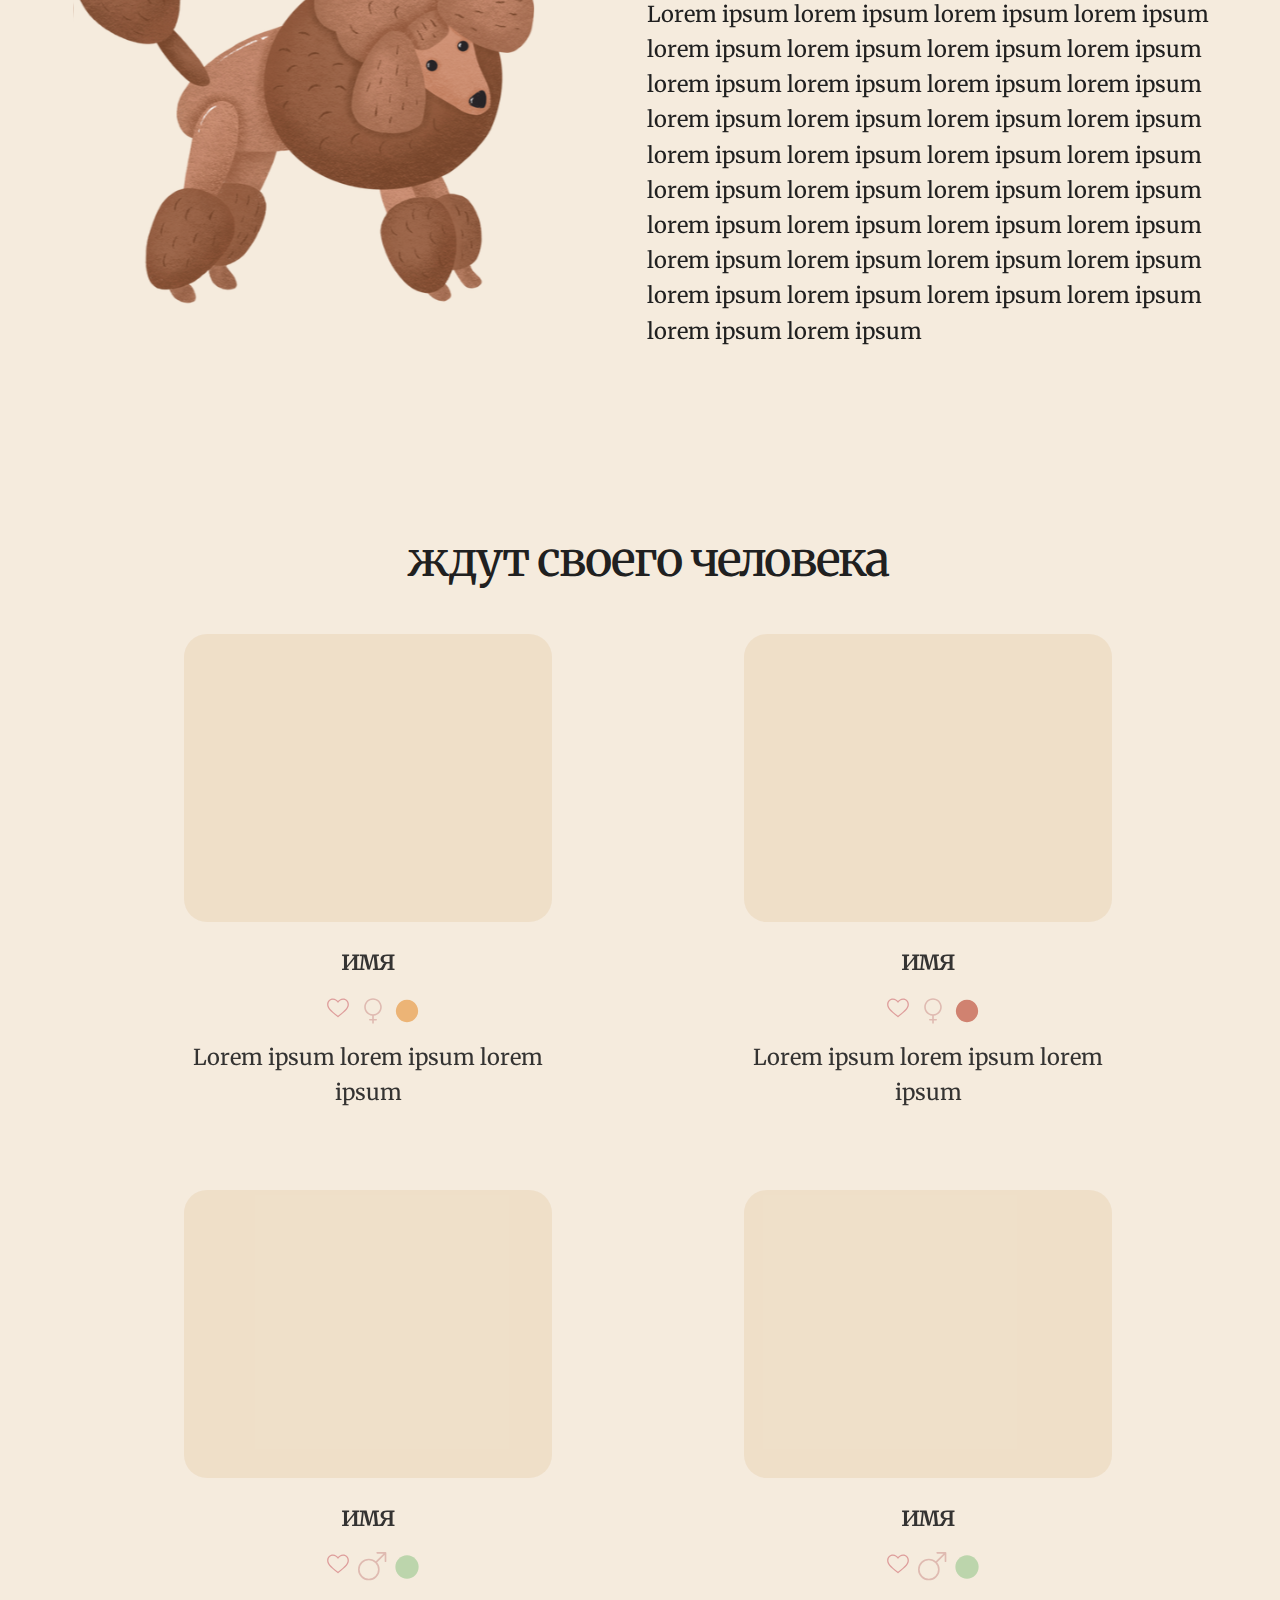
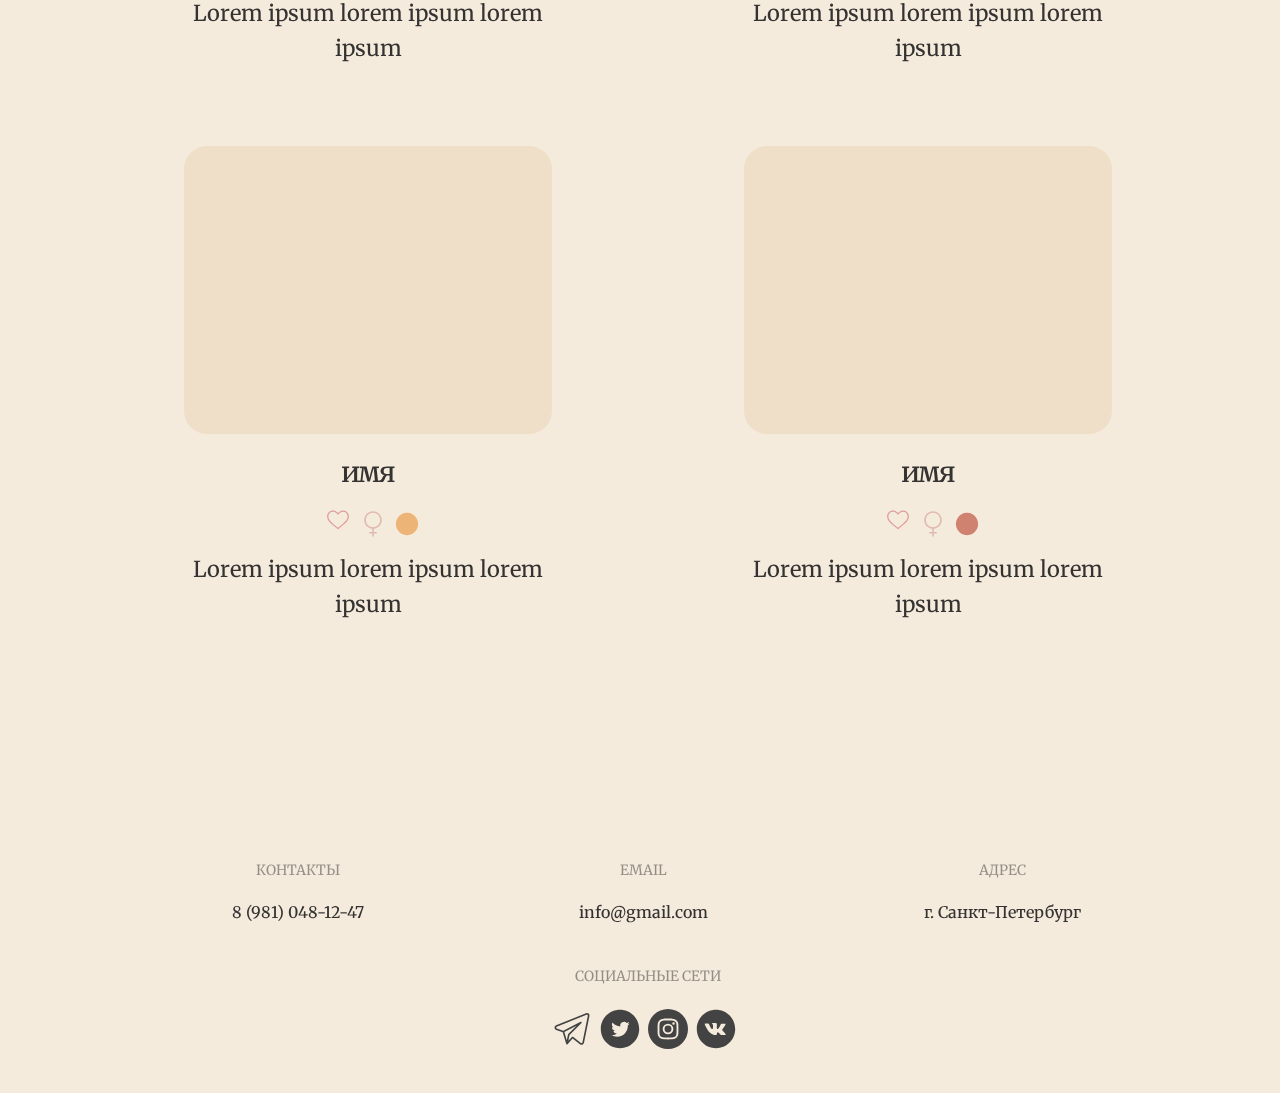
==== commit dc8b81ce: "feat: add become volunteer and make a donation pages" ====
--- a/index.html
+++ b/index.html
@@ -21,14 +21,6 @@
     <nav>
         <div class="navbar">
             <div class="containerN nav-container">
-
-<!--                <div class="logo">-->
-<!--                    <img-->
-<!--                            class="logo"-->
-<!--                            src="img/pet-lover.svg"-->
-<!--                            alt="logo"-->
-<!--                    />-->
-<!--                </div>-->
                         <div class="left">
                             <div class="logo">
                                 <img
@@ -52,8 +44,7 @@
                     <a href=about.html>О нас</a>
                     <a href="#">Котики</a>
                     <a href="#">Новости</a>
-                    <!--            <div class="help">-->
-                    <a href="#" class="help">
+                    <a href=help.html class="help">
                         <img
                                 class="paw"
                                 src="img/paw.svg"
@@ -61,7 +52,6 @@
                         />
                         <span>Помочь</span>
                     </a>
-                    <!--            </div>-->
                 </div>
             </div>
         </div>
@@ -70,19 +60,16 @@
 
 <main>
     <section class="homepage">
-        <!--        <div class="wrap">-->
         <div class="container">
             <h1>lorem ipsum lorem ipsum</h1>
-            <!--    <span class="">-->
             <p>
                 Lorem ipsum lorem ipsum lorem ipsum lorem ipsum lorem ipsum lorem
                 ipsum lorem ipsum lorem ipsum lorem ipsum lorem ipsum
             </p>
-            <!--        </span>-->
             <div class="buttons">
                 <div class="buttons">
-                    <button class="button volunteer"><span>Стать волонтёром</span></button>
-                    <button class="button donation"><span>Сделать пожертвование</span></button>
+                    <a href=volunteer.html><button class="button volunteer"><span>Стать волонтёром</span></button></a>
+                    <a href=help.html><button class="button donation"><span>Сделать пожертвование</span></button></a>
                 </div>
             </div>
 
@@ -94,9 +81,6 @@
                     alt="cat"
             />
         </div>
-        <!--        </div>-->
-
-
     </section>
 
 
--- a/css/outline.css
+++ b/css/outline.css
@@ -12,7 +12,7 @@
     box-sizing: border-box;
     background-color: rgba(230, 206, 170, .4);
     width: 100%;
-    margin: auto;
+    /*margin: auto;*/
 }
 
 main {
@@ -136,7 +136,7 @@
 h1 {
     font-size: 58px;
     font-family: "Merriweather", sans-serif;
-    font-weight: 600;
+    font-weight: 500;
     letter-spacing: -.036em;
     color: #202020;
     line-height: 1.1;
@@ -389,7 +389,7 @@
 h2 {
     font-size: 48px;
     font-family: "Merriweather", sans-serif;
-    font-weight: 600;
+    font-weight: 500;
     letter-spacing: -.036em;
     color: #202020;
     line-height: 1.1;
@@ -581,10 +581,6 @@
     margin-left: 2rem;
 }
 
-/*.about h2 {*/
-/*    margin-bottom: 2rem;*/
-/*}*/
-
 footer {
     margin-top: 8rem;
     margin-bottom: 2rem;
@@ -683,16 +679,17 @@
     transform:translateY(0)
 }
 
-.step:nth-child(odd) {
-    background-color: #DE9D9B;
-}
+/*.step:nth-child(odd) {*/
+/*    background-color: #DE9D9B;*/
+/*}*/
 /*@media screen and (min-width: 801px) and (max-width: 1100px) {*/
 
 /*}*/
 
-@media screen and (max-width: 400px) {
+@media screen and (max-width: 1050px) {
     .homepage {
         margin-top: 0;
+        margin-left: 1rem;
     }
     nav .menu-items , nav .left > .description {
         display: none;
@@ -810,14 +807,6 @@
         font-weight: 500;
     }
 
-    /*.logo {*/
-    /*    position: absolute;*/
-    /*    top: 5px;*/
-    /*    right: 15px;*/
-    /*    font-size: 1.2rem;*/
-    /*    color: #0e2431;*/
-    /*}*/
-
     .nav-container input[type="checkbox"]:checked ~ .menu-items {
         transform: translateX(0);
     }
@@ -876,7 +865,73 @@
 }
 
 
-
-
-
-
+/* help.html */
+.make_donation h1, .become_volunteer h1 {
+    font-size: 40px;
+    font-weight: 500;
+    text-align: center;
+}
+
+.make_donation p, .become_volunteer p {
+    margin-bottom: 2rem;
+    margin-top: 1rem;
+    text-align: center;
+}
+
+.pad.shadow {
+    box-shadow: 0 10px 40px rgba(0, 0, 0, .2);
+    font-family: "Merriweather",sans-serif;
+    font-weight: 400;
+    max-width: 480px;
+    padding: 1rem;
+}
+
+label {
+    display: block;
+    font-size: 16px;
+    margin-top: 20px;
+    margin-bottom: 5px;
+    opacity: .5;
+}
+
+input {
+    font-family: "Merriweather",sans-serif;
+    font-weight: 400;
+    padding: 15px 16px 16px;
+    font-size: 18px;
+    outline: none;
+    border-radius: 4px;
+    positioon: relative;
+    border: 1px solid rgba(0,0,0,.1);
+    width: 100%;
+}
+
+form {
+    display: flex;
+    flex-direction: column;
+    align-items: stretch;
+    text-align: left;
+    margin: 0rem 2rem;
+}
+
+.full-width {
+    margin-top: 2rem;
+    width: 100%;
+}
+
+.make_donation, .become_volunteer {
+    display: flex;
+    justify-content: space-around;
+    flex-direction: column;
+    align-items: center;
+}
+
+
+
+
+
+
+
+
+
+
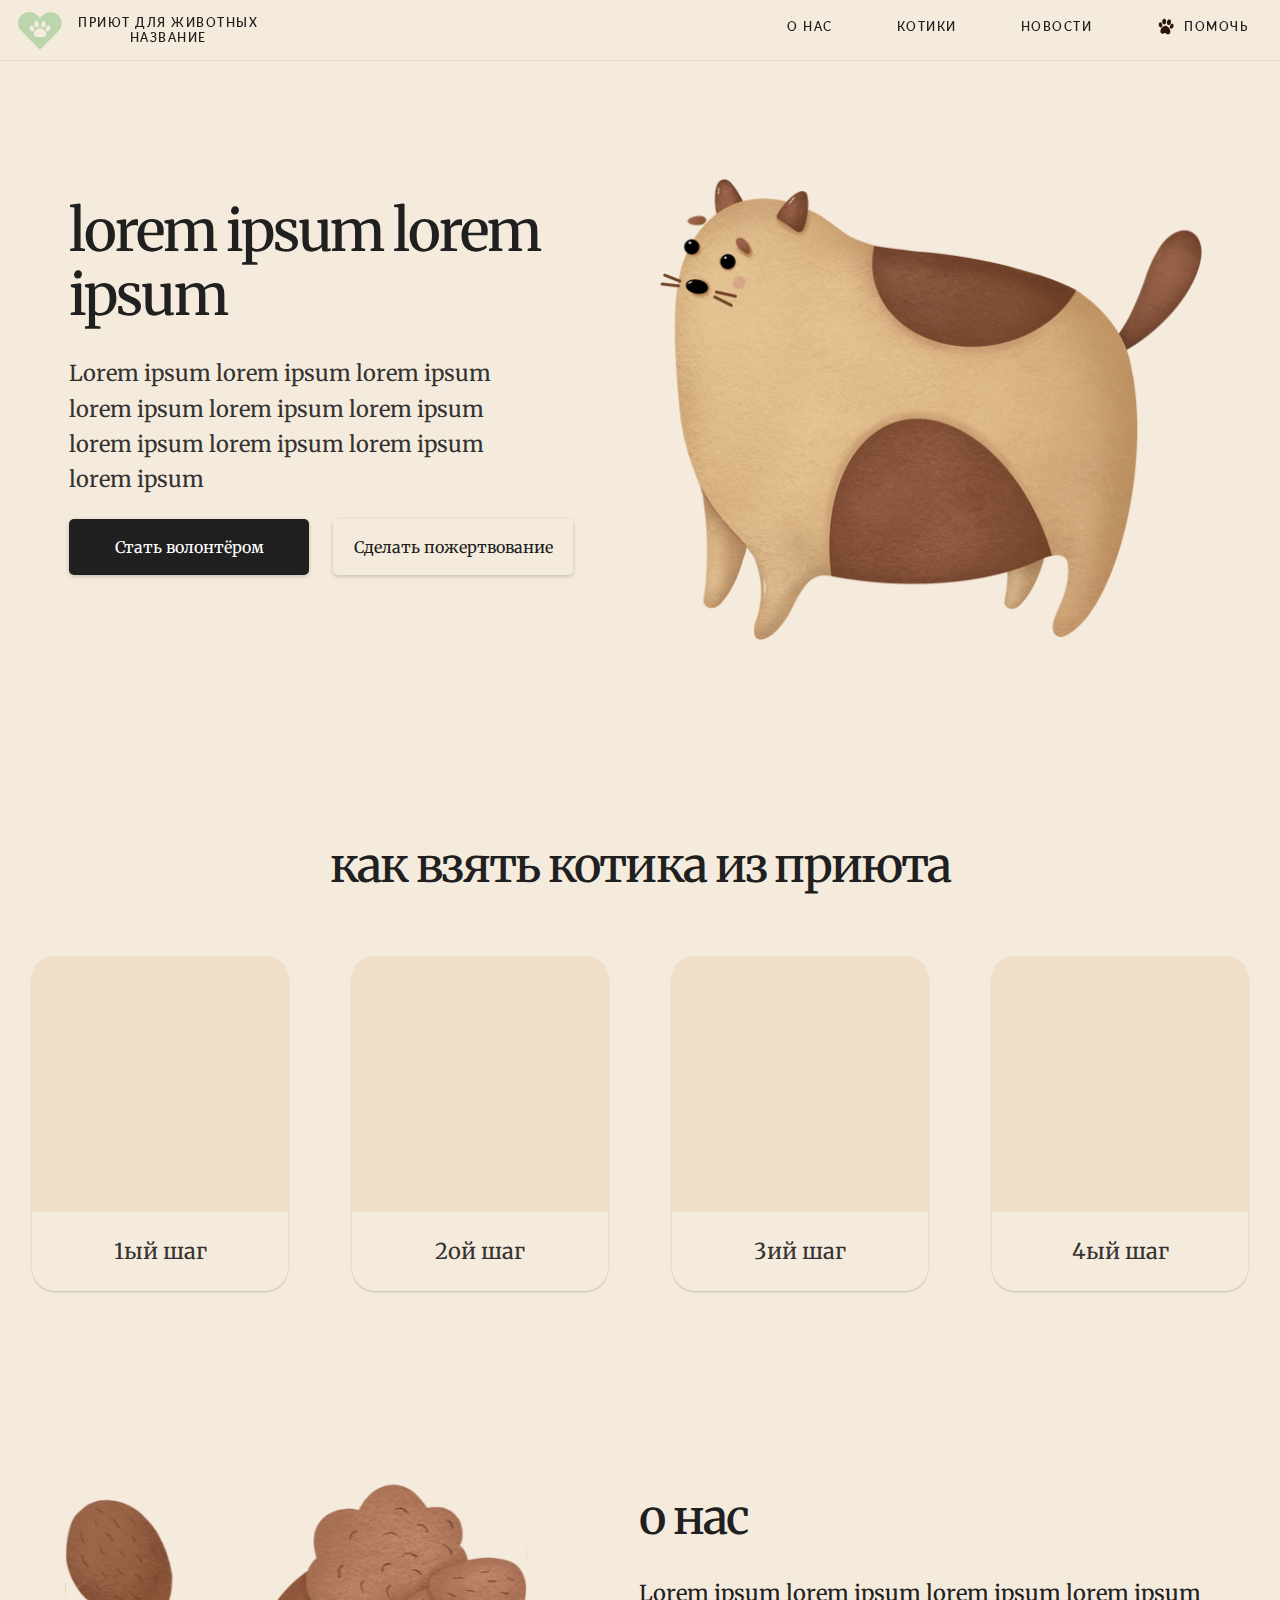
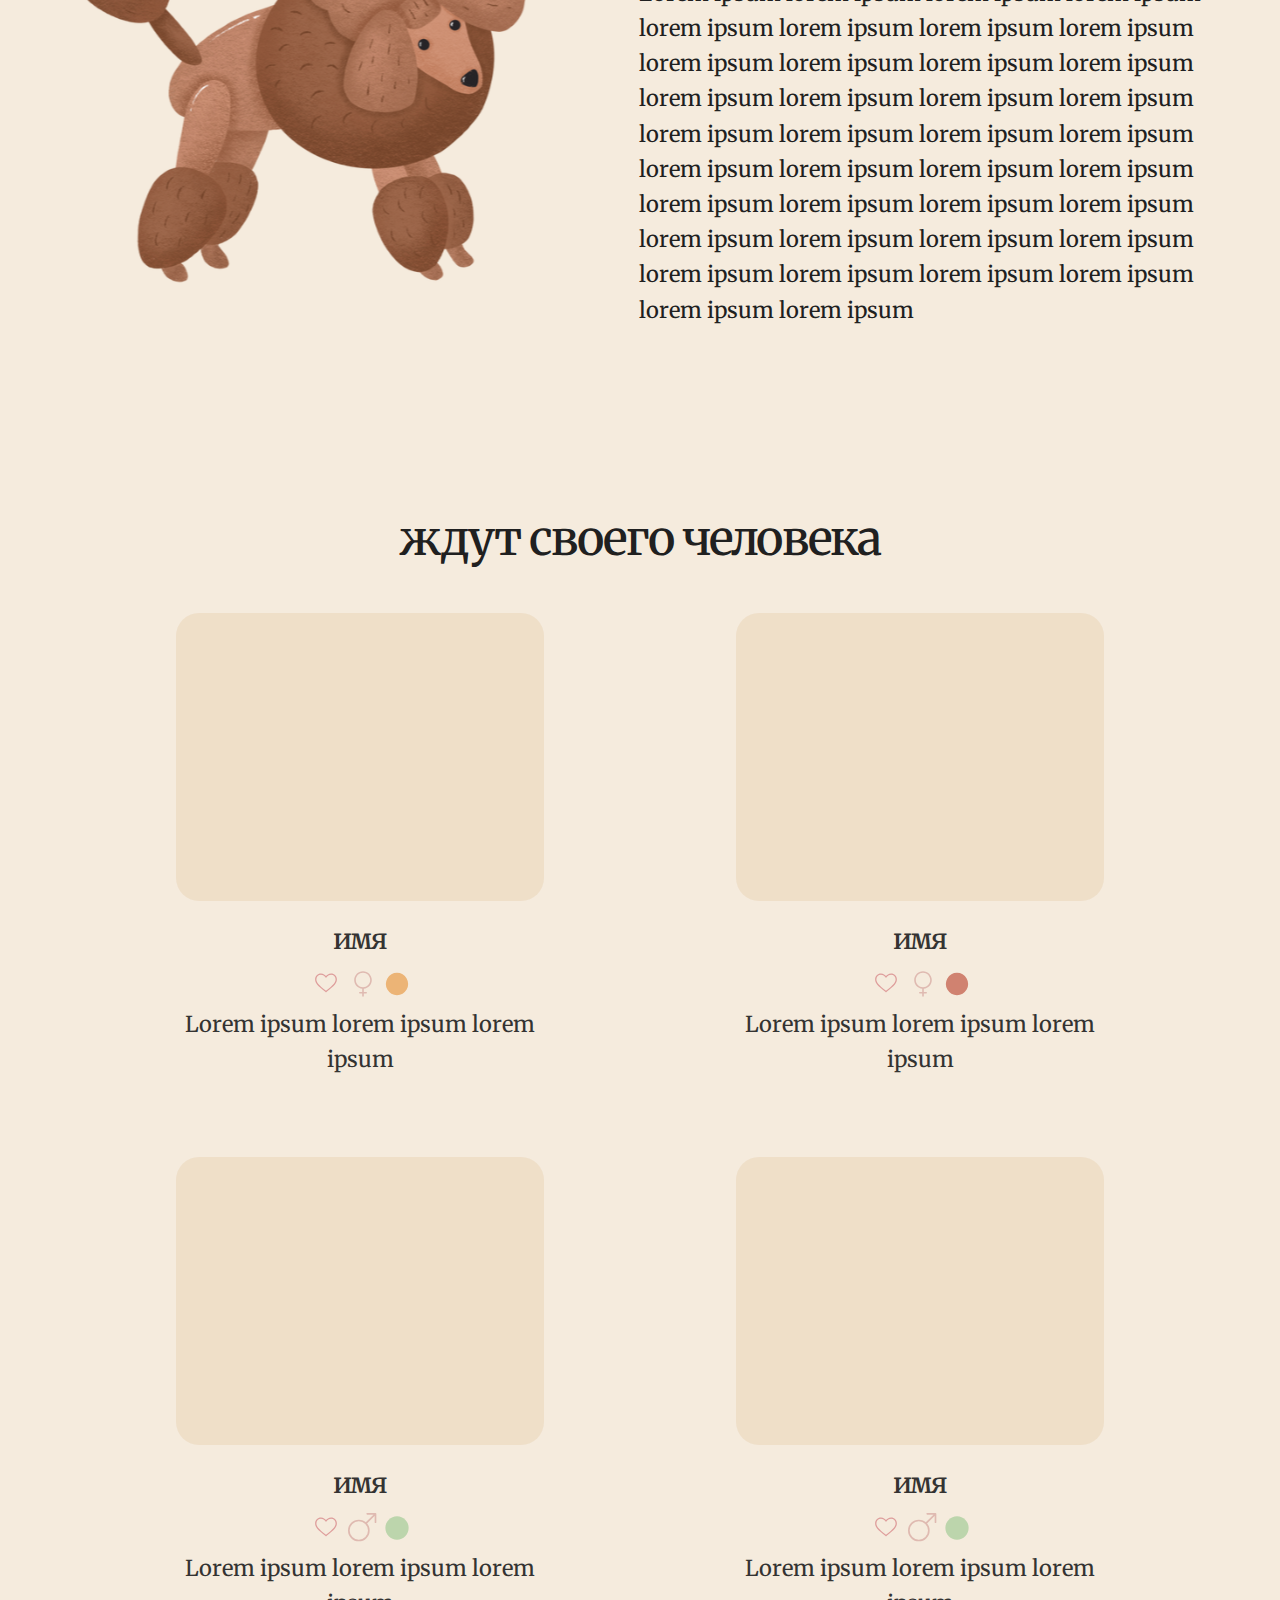
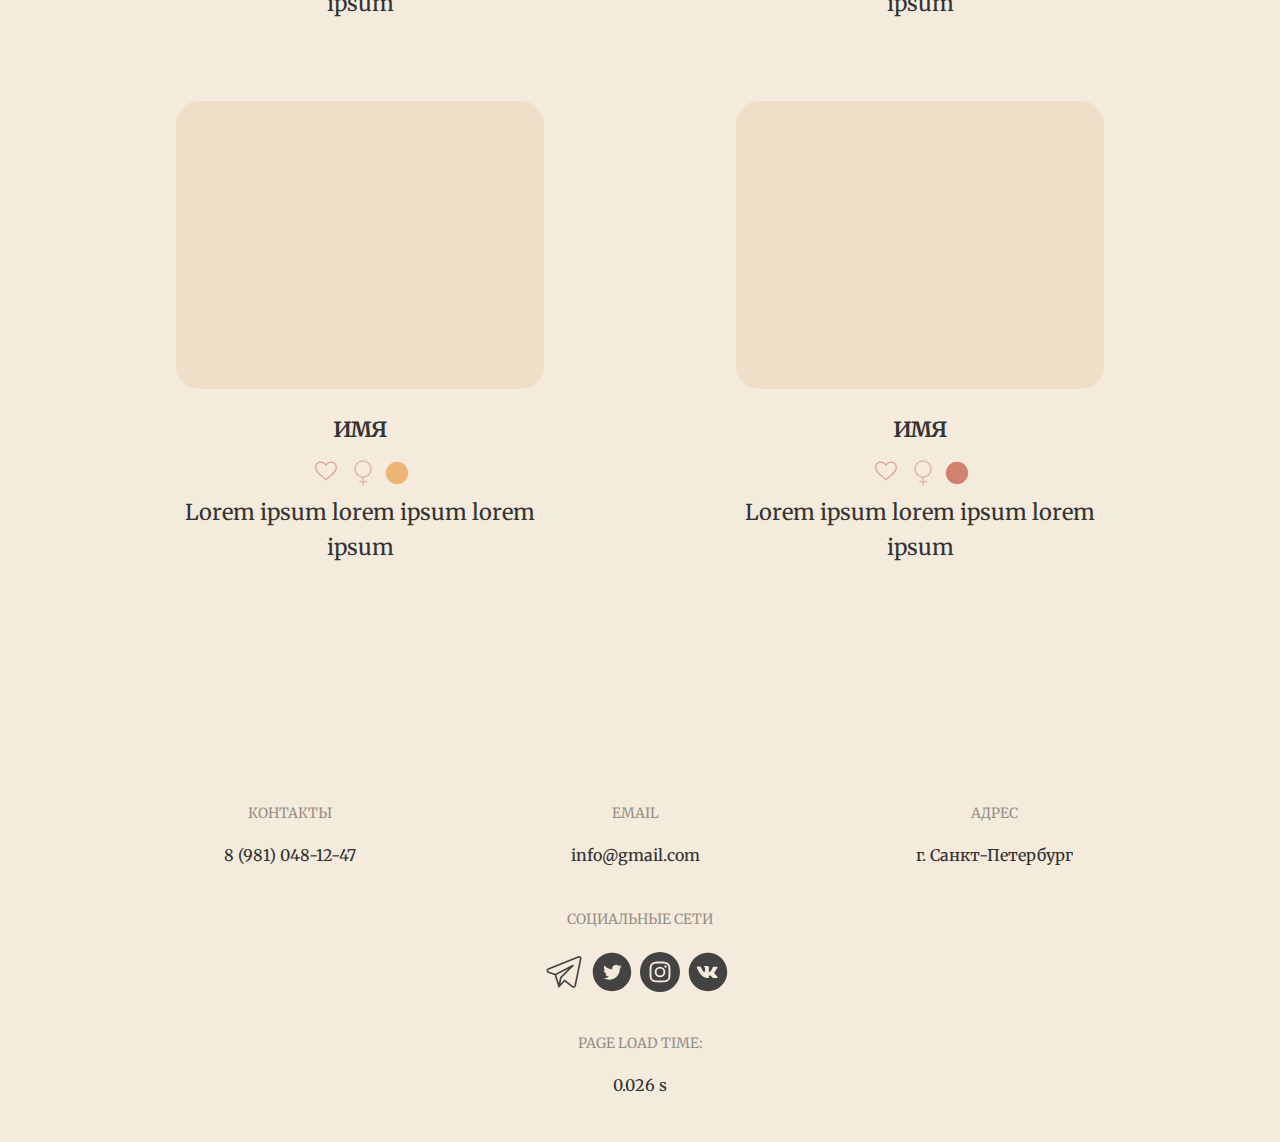
==== commit 128a47ab: "feat: statistical information about download speed in footer" ====
--- a/index.html
+++ b/index.html
@@ -11,7 +11,8 @@
     <meta name="viewport" content="width=device-width, initial-scale=1.0, maximum-scale=1.0, user-scalable=no">
 
     <script type="text/javascript" src="https://ajax.googleapis.com/ajax/libs/jquery/1.8.3/jquery.min.js"></script>
-    <script src="heart.js"></script>
+    <script src="js/heart.js"></script>
+    <script src="js/loading-time.js"></script>
 
     <link rel="stylesheet" href="css/outline.css">
 </head>
@@ -21,19 +22,19 @@
     <nav>
         <div class="navbar">
             <div class="containerN nav-container">
-                        <div class="left">
-                            <div class="logo">
-                                <img
-                                        class="logo"
-                                        src="img/pet-lover.svg"
-                                        alt="logo"
-                                />
-                            </div>
-                            <div class="description">
-                                <span>Приют для животных</span>
-                                <span>Название</span>
-                            </div>
-                        </div>
+                <div class="left">
+                    <div class="logo">
+                        <img
+                                class="logo"
+                                src="img/pet-lover.svg"
+                                alt="logo"
+                        />
+                    </div>
+                    <div class="description">
+                        <span>Приют для животных</span>
+                        <span>Название</span>
+                    </div>
+                </div>
                 <input class="checkbox" type="checkbox" name="" id=""/>
                 <div class="hamburger-lines">
                     <span class="line line1"></span>
@@ -68,8 +69,12 @@
             </p>
             <div class="buttons">
                 <div class="buttons">
-                    <a href=volunteer.html><button class="button volunteer"><span>Стать волонтёром</span></button></a>
-                    <a href=help.html><button class="button donation"><span>Сделать пожертвование</span></button></a>
+                    <a href=volunteer.html>
+                        <button class="button volunteer"><span>Стать волонтёром</span></button>
+                    </a>
+                    <a href=help.html>
+                        <button class="button donation"><span>Сделать пожертвование</span></button>
+                    </a>
                 </div>
             </div>
 
@@ -319,10 +324,12 @@
                 <img class="icon" src="img/vk.svg" alt="vk">
             </a>
         </div>
-        <!--        <a href="https://t.me/misirlouuu"><svg></svg></a>-->
-        <!--        <a href="mailto:info@gmail.com">info@gmail.com</a>-->
     </div>
 
+    <div class="load-time">
+        <h6>page load time:</h6>
+        <p class="load-time" id="load-time"></p>
+    </div>
 </footer>
 </body>
 <!--<body>-->
--- a/css/outline.css
+++ b/css/outline.css
@@ -1,8 +1,12 @@
 @import url('https://fonts.googleapis.com/css2?family=Lato&family=Merriweather&display=swap');
 @import url('https://fonts.googleapis.com/css2?family=Lato&display=swap');
 
-* {
-    box-sizing: border-box;
+/** {*/
+/*    box-sizing: border-box;*/
+/*}*/
+
+html {
+    overflow: auto;
 }
 
 body {
@@ -12,12 +16,14 @@
     box-sizing: border-box;
     background-color: rgba(230, 206, 170, .4);
     width: 100%;
-    /*margin: auto;*/
+    margin: auto;
 }
 
 main {
+    /*overflow: hidden;*/
     width: 100vw;
     margin-right: 1rem;
+    z-index: -10;
 }
 
 footer {
@@ -25,9 +31,10 @@
 }
 
 header {
-    position: sticky;
+    position: fixed;
     /*width: 100vw;*/
     top: 0;
+    z-index: 999;
     /*background: rgba(230, 206, 170, 1);*/
 }
 
@@ -60,7 +67,7 @@
 .homepage {
     display: flex;
     justify-content: center;
-    margin-top: 7rem;
+    margin-top: 10rem;
     margin-bottom: 11rem;
     flex-wrap: wrap;
 }
@@ -115,6 +122,7 @@
     display: flex;
     align-items: center;
     text-align: right;
+    z-index: 100;
     /*padding: 1em 1em 2em 2em;*/
 }
 
@@ -208,18 +216,19 @@
     flex-wrap: wrap;
 }
 
-/*.buttons {*/
-/*    display: flex;*/
-/*    flex-wrap: wrap;*/
-/*}*/
-/*@media screen and (max-width: 1065px) {*/
-/*    .homepage h1, .homepage p {*/
-/*        width: 100%;*/
-/*    }*/
-/*    .container {*/
-/*        align-content: center;*/
-/*    }*/
-/*}*/
+.buttons {
+    /*z-index: -1;*/
+    /*    display: flex;*/
+    /*    flex-wrap: wrap;*/
+    /*}*/
+    /*@media screen and (max-width: 1065px) {*/
+    /*    .homepage h1, .homepage p {*/
+    /*        width: 100%;*/
+    /*    }*/
+    /*    .container {*/
+    /*        align-content: center;*/
+    /*    }*/
+}
 
 .button {
     display: inline-block;
@@ -367,7 +376,7 @@
 .step {
     margin: 2rem;
     text-align: center;
-    transition: all 0.25s cubic-bezier(0.5, 0.5, 0.5, 0.5) 0.15s;
+    transition: all 0.25s cubic-bezier(0.5, 0.5, 0.5, 0.5);
     border-radius: 23px;
     willchange: translate;
     box-shadow: 0 1px 2px rgba(0, 0, 0, .1), 0 1px 2px rgba(0, 0, 0, .1);
@@ -488,6 +497,7 @@
 }
 
 .pet {
+    /*z-index: -100;*/
     border-radius: 23px;
     margin-right: 2rem;
     margin-bottom: 5rem;
@@ -554,8 +564,8 @@
     border: 0;
     outline: 0;
     transition: background 0.5s;
-    margin-top: 0.25rem;
-    margin-right: -0.5rem;
+    padding: 0;
+    margin: 0;
 }
 
 i {
@@ -587,6 +597,7 @@
 }
 
 footer h6 {
+    /*z-index: -100;*/
     font-family: "Merriweather", sans-serif;
     font-weight: 400;
     margin-bottom: 20px;
@@ -618,6 +629,7 @@
     justify-content: space-evenly;
     margin-left: 0.5rem;
     flex-wrap: wrap;
+    /*z-index: -100;*/
     /*align-items: center;*/
 }
 
@@ -646,15 +658,15 @@
 }
 
 .delay-300 {
-    transition-delay:.3s
+    transition-delay: .3s
 }
 
 .delay-400 {
-    transition-delay:.4s
+    transition-delay: .4s
 }
 
 .delay-500 {
-    transition-delay:.5s
+    transition-delay: .5s
 }
 
 .fromLeft {
@@ -671,13 +683,15 @@
 .text-block {
     transition: all .7s ease;
     opacity: 0;
-    transform:translateY(40px);
+    transform: translateY(40px);
 }
 
 .text-block-animate {
     opacity: 1;
-    transform:translateY(0)
-}
+    transform: translateY(0)
+}
+
+
 
 /*.step:nth-child(odd) {*/
 /*    background-color: #DE9D9B;*/
@@ -686,12 +700,56 @@
 
 /*}*/
 
+@media screen and (max-width: 955px) {
+    .about_us h2, .about_us p {
+        text-align: center;
+        width: 100%;
+    }
+
+    .dog {
+        width: 23rem;
+        height: 23rem;
+        margin-right: 0;
+    }
+
+    .about_information p, .about_information h2 {
+        margin-left: 2rem;
+        margin-right: 2rem;
+        text-align: left;
+    }
+}
+
 @media screen and (max-width: 1050px) {
+    h1, h2 {
+        font-size: 40px;
+        font-weight: 500;
+    }
+
+    .homepage h1, .homepage p {
+        width: 90vw;
+    }
+
+    .cat {
+        width: 23rem;
+        height: 23rem;
+    }
+
+    .step {
+        transition: all 0.25s cubic-bezier(0.5, 0.5, 0.5, 0.5);
+    }
+
     .homepage {
-        margin-top: 0;
+        margin-top: 4rem;
+        margin-bottom: 4rem;
         margin-left: 1rem;
     }
-    nav .menu-items , nav .left > .description {
+
+    nav .menu-items {
+        font-family: Merriweather, sans-serif;
+        font-size: 20px;
+    }
+
+    nav .menu-items, nav .left > .description {
         display: none;
     }
 
@@ -702,6 +760,8 @@
     }
 
     .navbar {
+        position: sticky;
+        top: 0;
         width: 100%;
         box-shadow: 0 1px 4px rgb(146 161 176 / 15%);
     }
@@ -724,13 +784,13 @@
 
     .navbar .nav-container a {
         text-decoration: none;
-        color: #0e2431;
-        font-weight: 500;
+        color: #202020;
+        font-weight: 700;
         font-size: 1.2rem;
         padding: 0.7rem;
     }
 
-    .navbar .nav-container a:hover{
+    .navbar .nav-container a:hover {
         font-weight: bolder;
     }
 
@@ -770,7 +830,7 @@
         height: 4px;
         width: 100%;
         border-radius: 10px;
-        background: #0e2431;
+        background: #202020;
     }
 
     .nav-container .hamburger-lines .line1 {
@@ -823,49 +883,21 @@
         transform: rotate(-45deg);
     }
 
-    .nav-container input[type="checkbox"]:checked ~ .logo{
+    .nav-container input[type="checkbox"]:checked ~ .logo {
         display: none;
     }
-
-    h1, h2 {
-        font-size: 40px;
-        font-weight: 500;
-    }
-
-    .homepage h1, .homepage p {
-        /*text-align: center;*/
-        width: 90vw;
-    }
-
-    .cat {
-        width: 23rem;
-        height: 23rem;
-        /*display: none*/
-    }
-
-    .step {
-        transition: all 0.25s cubic-bezier(0.5, 0.5, 0.5, 0.5) 0.15s;
-    }
-}
-
-@media screen and (max-width: 955px) {
-
-    .about_us h2, .about_us p {
-        text-align: center;
-        width: 100%;
-        /*margin-left: 5rem;*/
-    }
-
-    .dog {
-        width: 23rem;
-        height: 23rem;
-        /*display: none;*/
-        margin-right: 0;
-    }
 }
 
 
 /* help.html */
+.make_donation, .become_volunteer {
+    margin-top: 4rem;
+    display: flex;
+    justify-content: space-around;
+    flex-direction: column;
+    align-items: center;
+}
+
 .make_donation h1, .become_volunteer h1 {
     font-size: 40px;
     font-weight: 500;
@@ -873,17 +905,20 @@
 }
 
 .make_donation p, .become_volunteer p {
+    z-index: -100;
     margin-bottom: 2rem;
     margin-top: 1rem;
     text-align: center;
 }
 
 .pad.shadow {
+    z-index: -100;
     box-shadow: 0 10px 40px rgba(0, 0, 0, .2);
-    font-family: "Merriweather",sans-serif;
+    font-family: "Merriweather", sans-serif;
     font-weight: 400;
     max-width: 480px;
     padding: 1rem;
+    border-radius: 5px;
 }
 
 label {
@@ -895,15 +930,15 @@
 }
 
 input {
-    font-family: "Merriweather",sans-serif;
+    font-family: "Merriweather", sans-serif;
     font-weight: 400;
     padding: 15px 16px 16px;
     font-size: 18px;
     outline: none;
     border-radius: 4px;
-    positioon: relative;
-    border: 1px solid rgba(0,0,0,.1);
-    width: 100%;
+    position: relative;
+    border: 1px solid rgba(0, 0, 0, .1);
+    background-color: rgba(230, 206, 170, .01);
 }
 
 form {
@@ -911,27 +946,45 @@
     flex-direction: column;
     align-items: stretch;
     text-align: left;
-    margin: 0rem 2rem;
+    margin: 0 2rem;
 }
 
 .full-width {
     margin-top: 2rem;
     width: 100%;
-}
-
-.make_donation, .become_volunteer {
-    display: flex;
-    justify-content: space-around;
+    font-size: 18px;
+}
+
+/* about.html */
+.about_information {
+    margin-top: 7rem;
+    display: flex;
     flex-direction: column;
     align-items: center;
 }
 
-
-
-
-
-
-
-
-
-
+.about_information h2 {
+    text-align: center;
+    font-size: 28px;
+    font-weight: 400;
+}
+
+.about_information p {
+    font-size: 16px;
+    line-height: 1.625;
+    margin-bottom: 12px;
+    font-weight: 400;
+    max-width: 675px;
+    z-index: -5;
+}
+
+
+
+
+
+
+
+
+
+
+
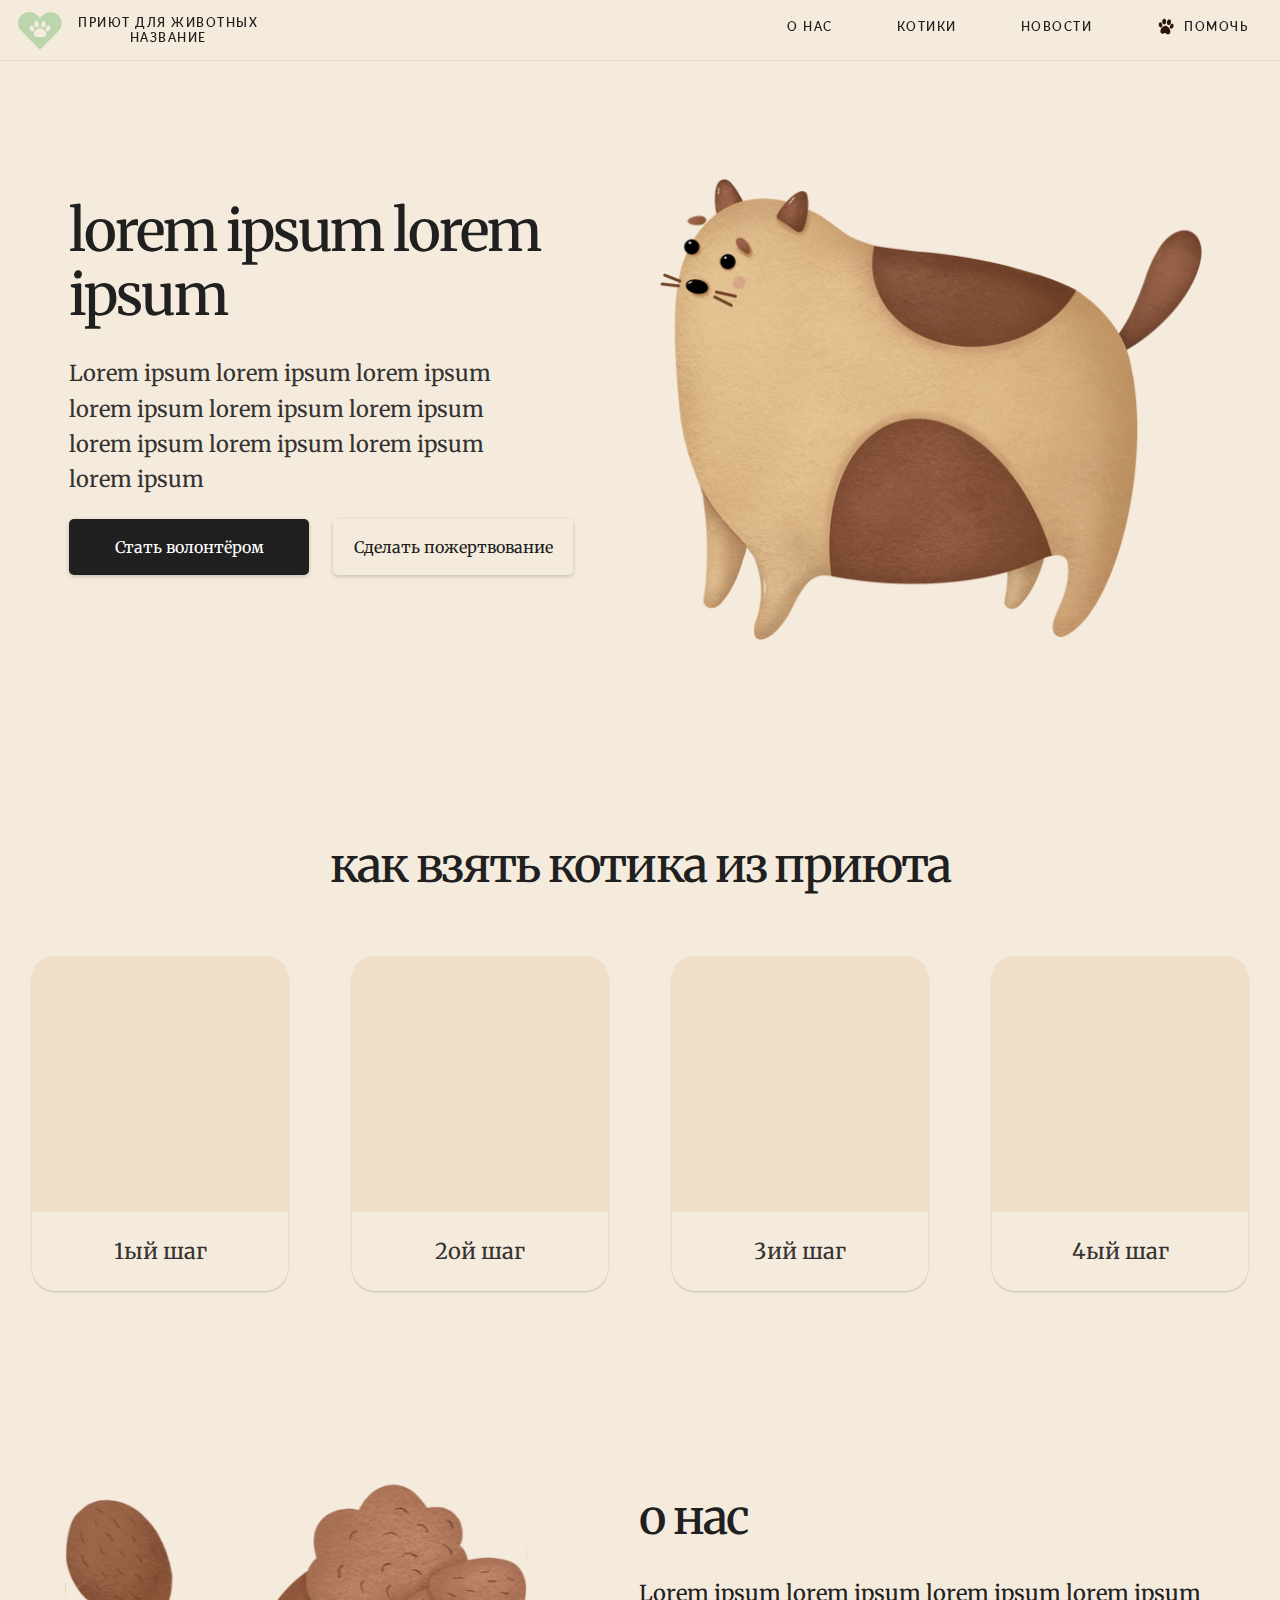
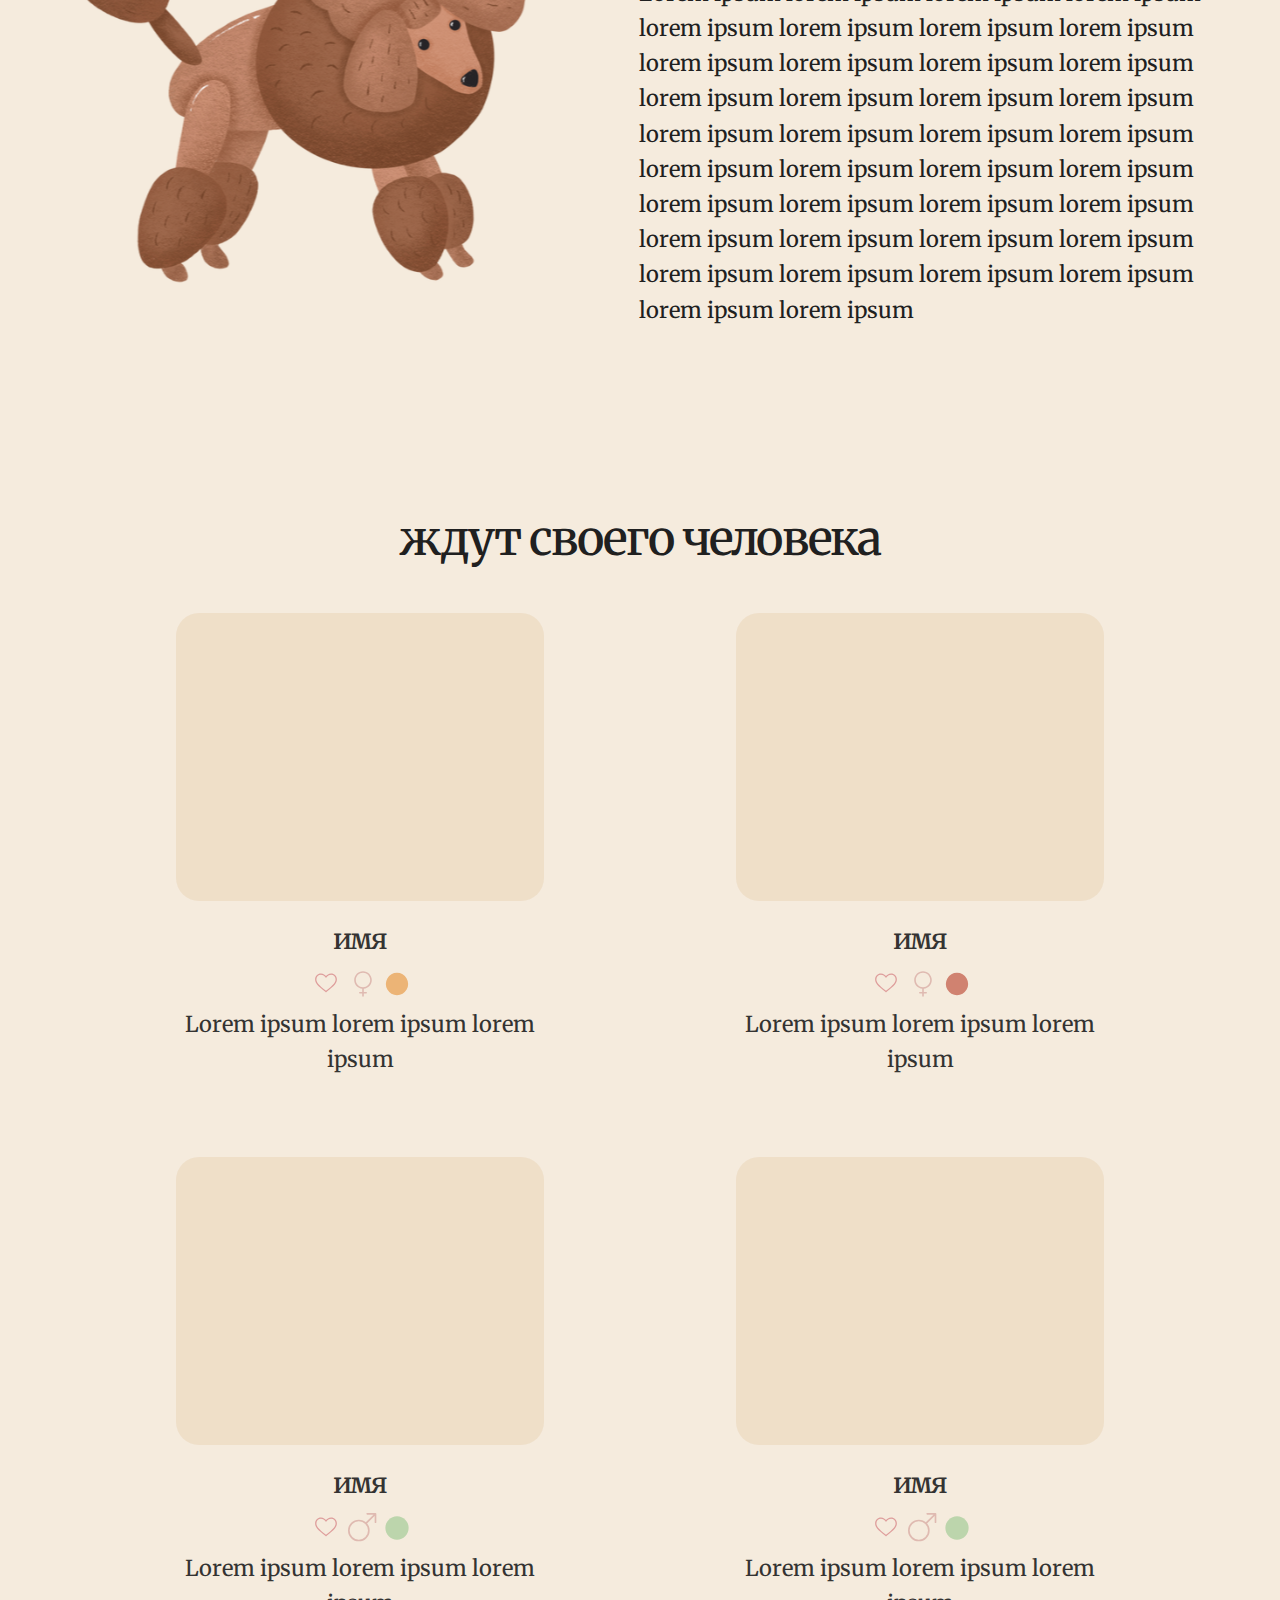
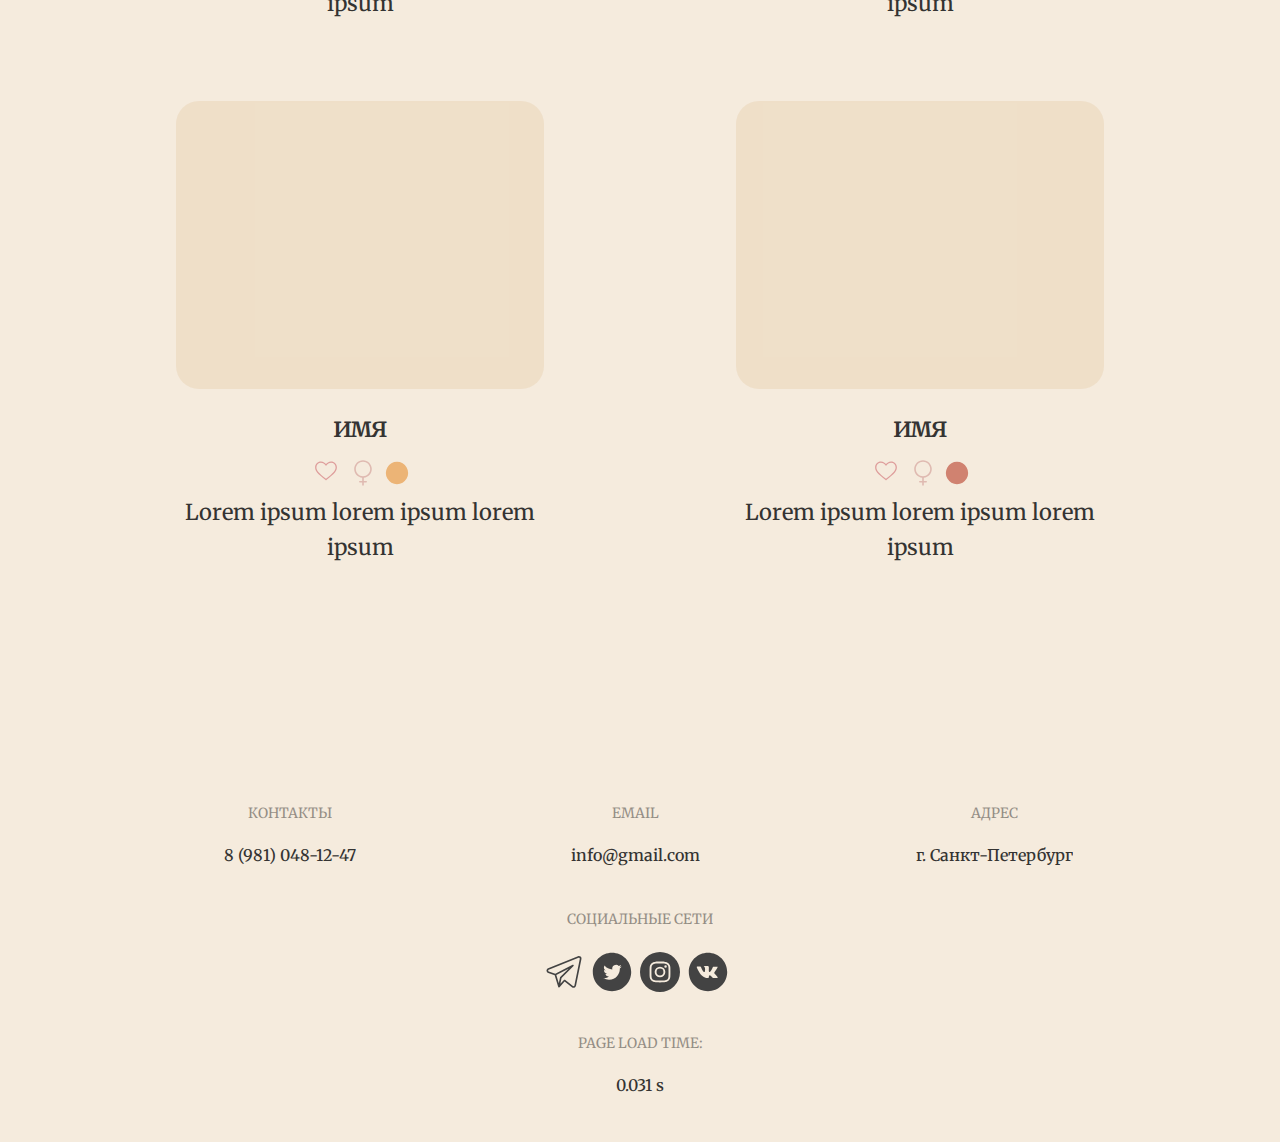
==== commit 26002a73: "feat: make logo clickable" ====
--- a/index.html
+++ b/index.html
@@ -24,15 +24,17 @@
             <div class="containerN nav-container">
                 <div class="left">
                     <div class="logo">
-                        <img
-                                class="logo"
-                                src="img/pet-lover.svg"
-                                alt="logo"
-                        />
+                        <a href=index.html>
+                            <img
+                                    class="logo"
+                                    src="img/pet-lover.svg"
+                                    alt="logo"
+                            />
+                        </a>
                     </div>
                     <div class="description">
-                        <span>Приют для животных</span>
-                        <span>Название</span>
+                            <span>Приют для животных</span>
+                            <span>Название</span>
                     </div>
                 </div>
                 <input class="checkbox" type="checkbox" name="" id=""/>
--- a/css/outline.css
+++ b/css/outline.css
@@ -1,9 +1,5 @@
 @import url('https://fonts.googleapis.com/css2?family=Lato&family=Merriweather&display=swap');
 @import url('https://fonts.googleapis.com/css2?family=Lato&display=swap');
-
-/** {*/
-/*    box-sizing: border-box;*/
-/*}*/
 
 html {
     overflow: auto;
@@ -891,7 +887,6 @@
 
 /* help.html */
 .make_donation, .become_volunteer {
-    margin-top: 4rem;
     display: flex;
     justify-content: space-around;
     flex-direction: column;
@@ -899,6 +894,7 @@
 }
 
 .make_donation h1, .become_volunteer h1 {
+    margin-top: 7rem;
     font-size: 40px;
     font-weight: 500;
     text-align: center;
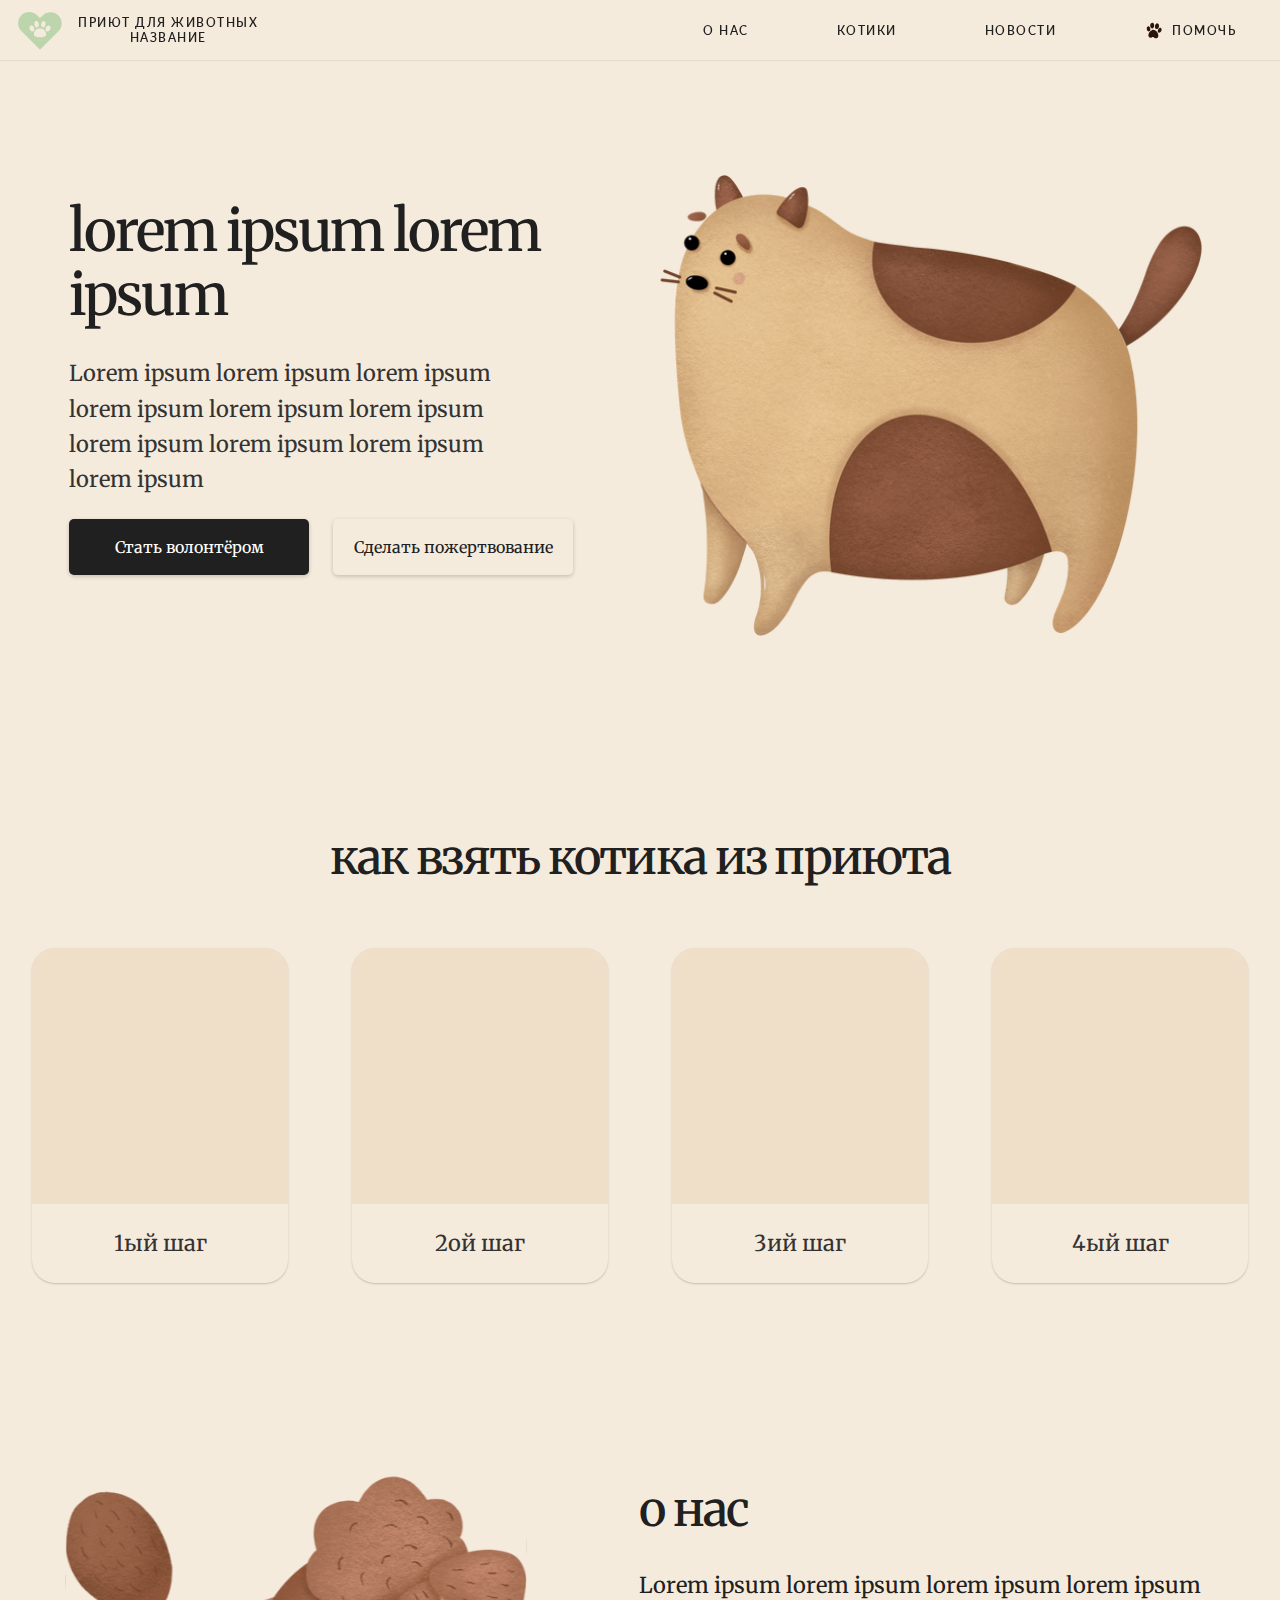
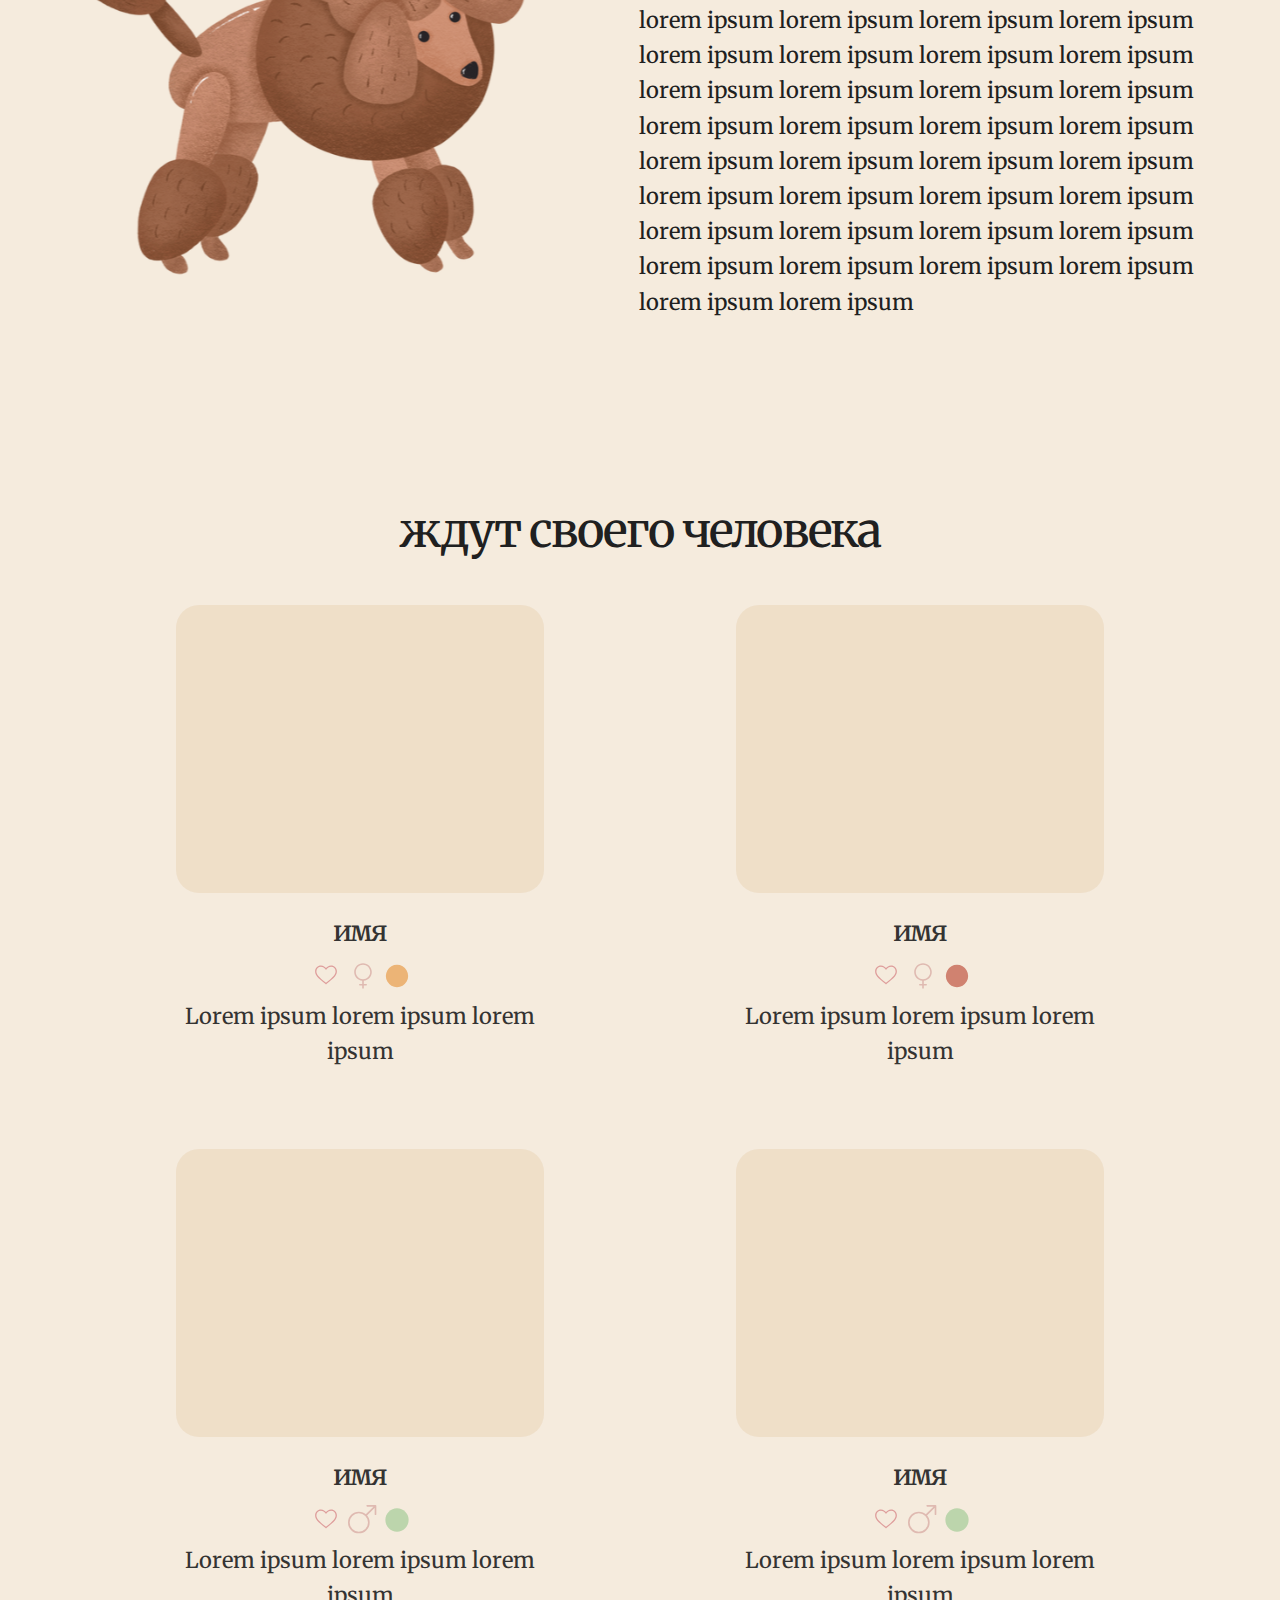
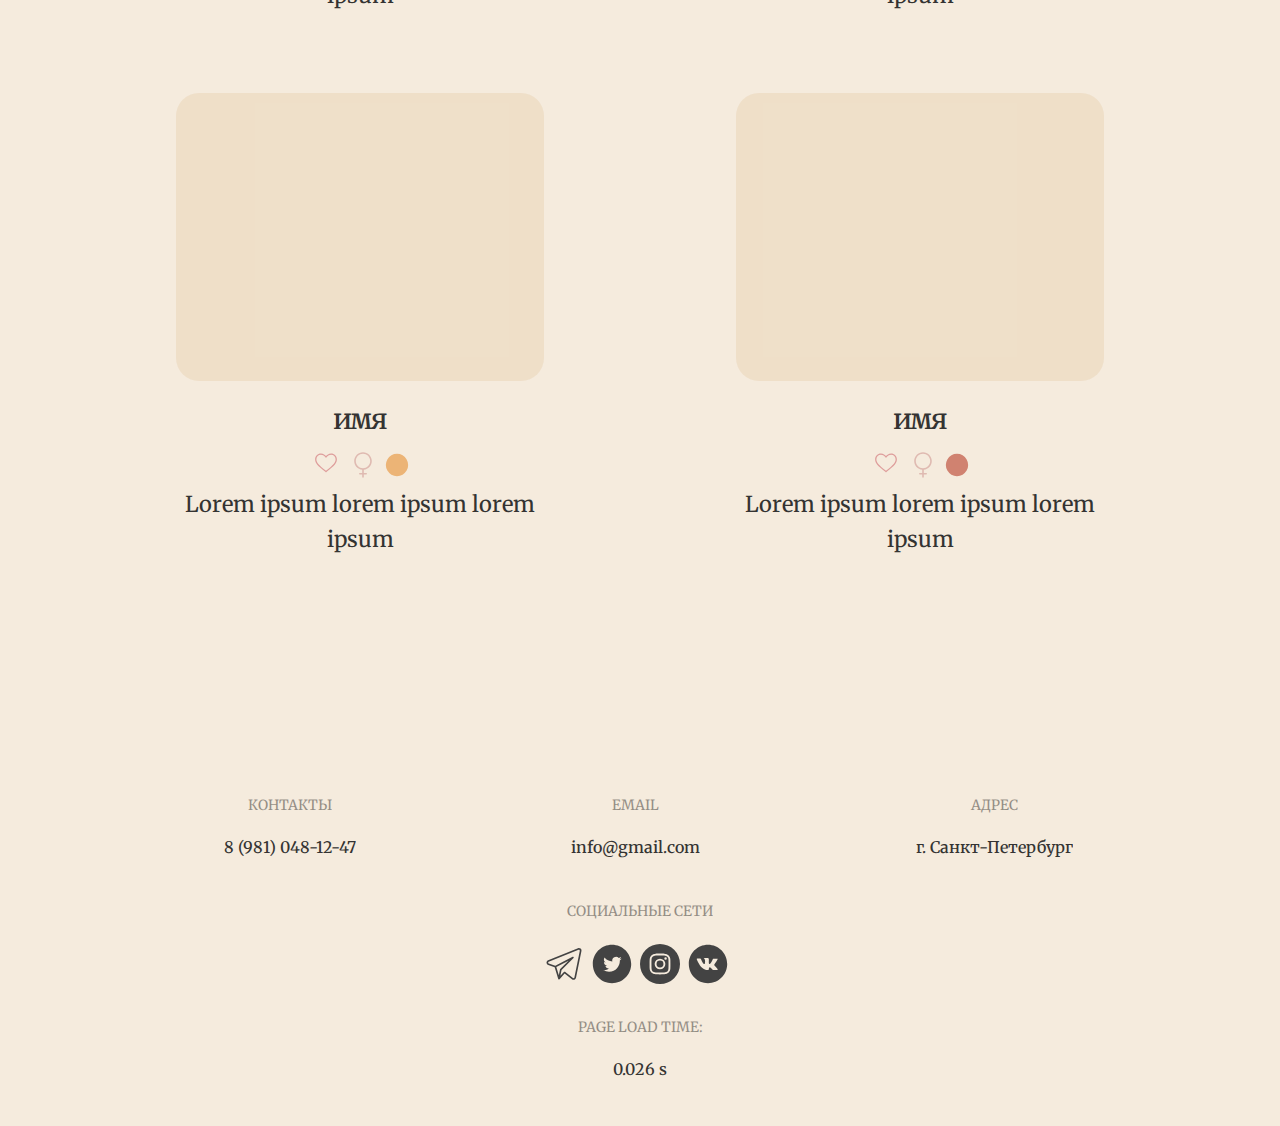
==== commit 2479609b: "feat: add interactiveness for menu using document.location" ====
--- a/index.html
+++ b/index.html
@@ -13,6 +13,7 @@
     <script type="text/javascript" src="https://ajax.googleapis.com/ajax/libs/jquery/1.8.3/jquery.min.js"></script>
     <script src="js/heart.js"></script>
     <script src="js/loading-time.js"></script>
+    <script src="js/active-page.js"></script>
 
     <link rel="stylesheet" href="css/outline.css">
 </head>
@@ -24,7 +25,7 @@
             <div class="containerN nav-container">
                 <div class="left">
                     <div class="logo">
-                        <a href=index.html>
+                        <a href="/web-5-sem/index.html">
                             <img
                                     class="logo"
                                     src="img/pet-lover.svg"
@@ -44,10 +45,10 @@
                     <span class="line line3"></span>
                 </div>
                 <div class="menu-items">
-                    <a href=about.html>О нас</a>
-                    <a href="#">Котики</a>
+                    <a href="/web-5-sem/about.html">О нас</a>
+                    <a href="/web-5-sem/cats.html">Котики</a>
                     <a href="#">Новости</a>
-                    <a href=help.html class="help">
+                    <a href="/web-5-sem/help.html" class="help">
                         <img
                                 class="paw"
                                 src="img/paw.svg"
--- a/css/outline.css
+++ b/css/outline.css
@@ -73,7 +73,7 @@
     color: #202020;
     transition: .35s;
     text-decoration: none;
-    margin-bottom: 0.5rem;
+    /*margin-bottom: 0.5rem;*/
 }
 
 nav {
@@ -123,9 +123,25 @@
 }
 
 .menu-items a {
+    /*box-sizing: border-box;*/
+    padding: 1em;
     margin-left: 4rem;
+    border-radius: 20px;
     /*width: auto;*/
 }
+
+.menu-items a:hover {
+    background-color: rgba(237, 205, 205, .5);
+}
+
+.menu-items>a.active {
+    background-color: rgba(237, 205, 205, .8);
+}
+
+.menu-items>a.active {
+    background-color: rgba(237, 205, 205, .8);
+}
+
 
 a.help {
     display: flex;
@@ -830,7 +846,7 @@
     }
 
     .nav-container .hamburger-lines .line1 {
-        transform-origin: 0% 0%;
+        transform-origin: 0 0;
         transition: transform 0.4s ease-in-out;
     }
 
@@ -839,7 +855,7 @@
     }
 
     .nav-container .hamburger-lines .line3 {
-        transform-origin: 0% 100%;
+        transform-origin: 0 100%;
         transition: transform 0.4s ease-in-out;
     }
 
@@ -882,6 +898,11 @@
     .nav-container input[type="checkbox"]:checked ~ .logo {
         display: none;
     }
+
+    .logo {
+        width: 3.5rem;
+        height: 4rem;
+    }
 }
 
 
@@ -901,14 +922,12 @@
 }
 
 .make_donation p, .become_volunteer p {
-    z-index: -100;
     margin-bottom: 2rem;
     margin-top: 1rem;
     text-align: center;
 }
 
 .pad.shadow {
-    z-index: -100;
     box-shadow: 0 10px 40px rgba(0, 0, 0, .2);
     font-family: "Merriweather", sans-serif;
     font-weight: 400;
@@ -971,16 +990,20 @@
     margin-bottom: 12px;
     font-weight: 400;
     max-width: 675px;
-    z-index: -5;
-}
-
-
-
-
-
-
-
-
-
-
-
+}
+
+ /*cats.html */
+.cats h2 {
+    margin-top: 7rem;
+}
+
+
+
+
+
+
+
+
+
+
+
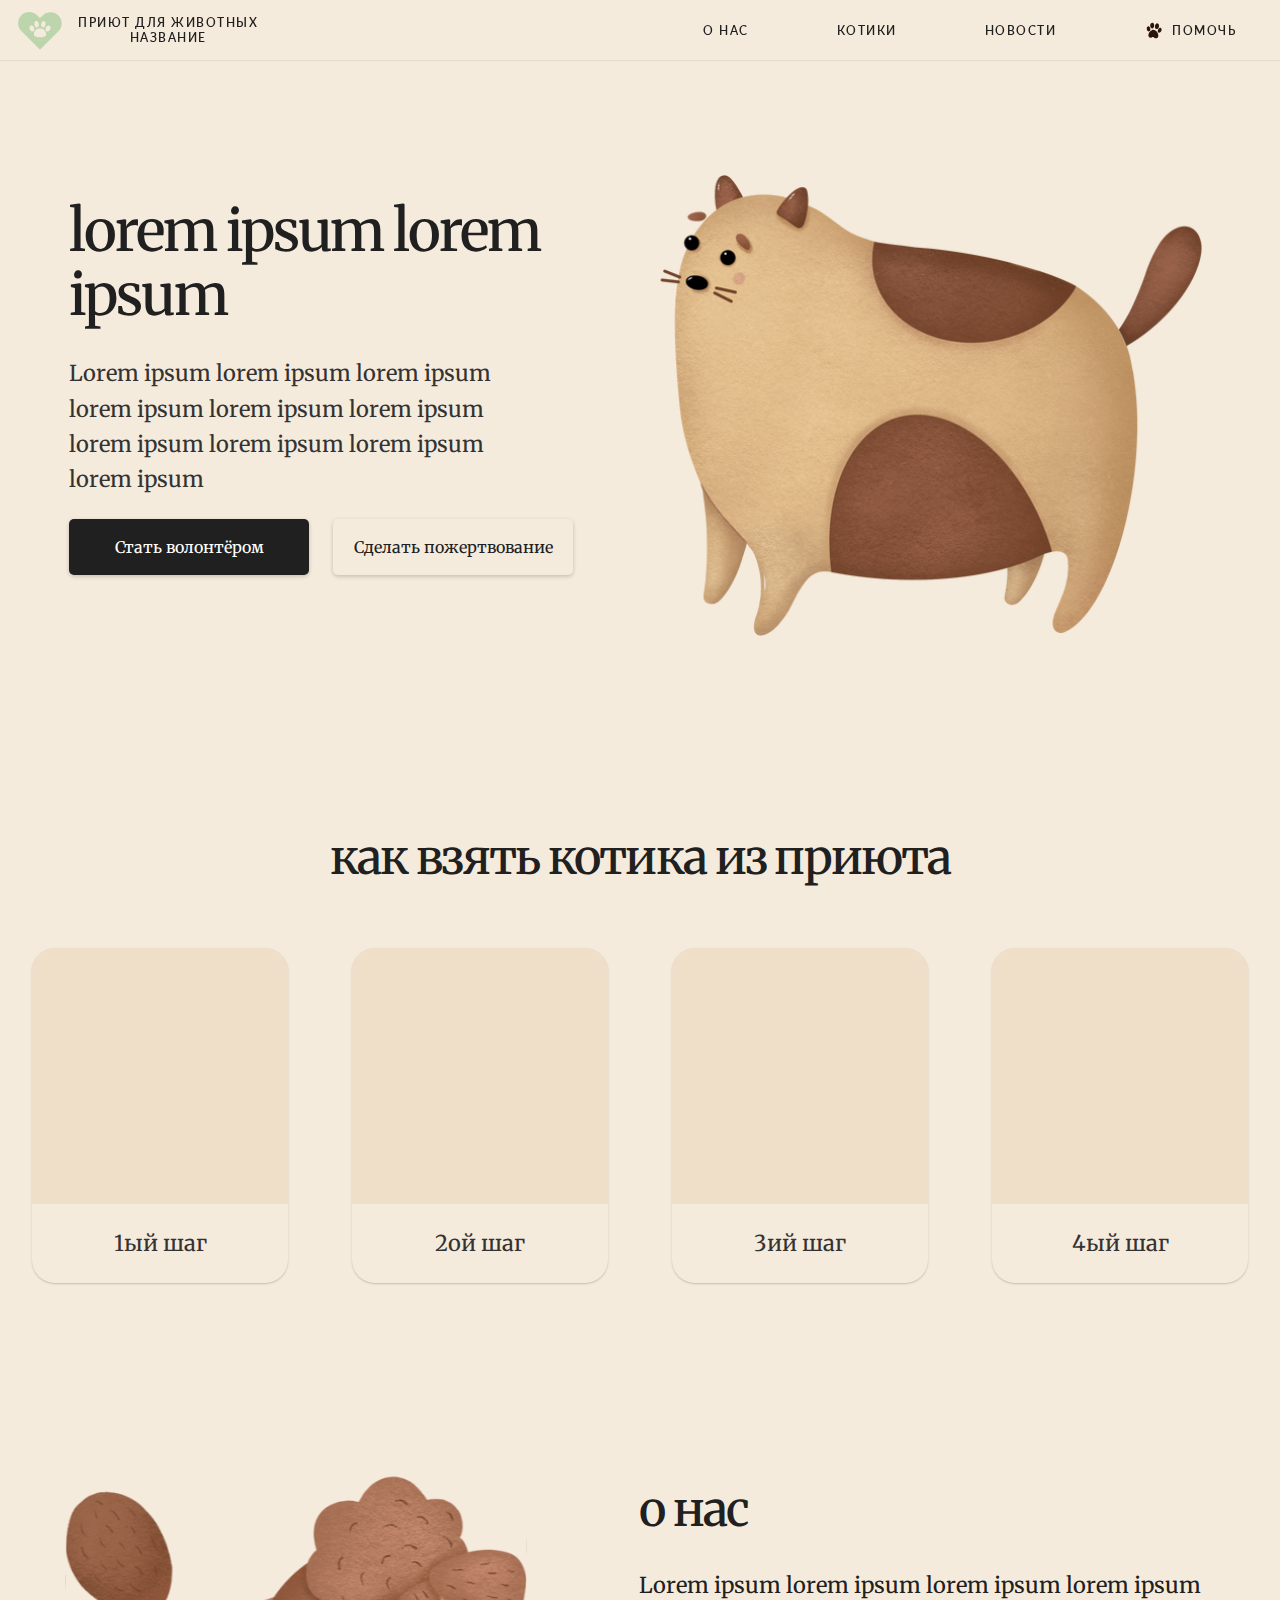
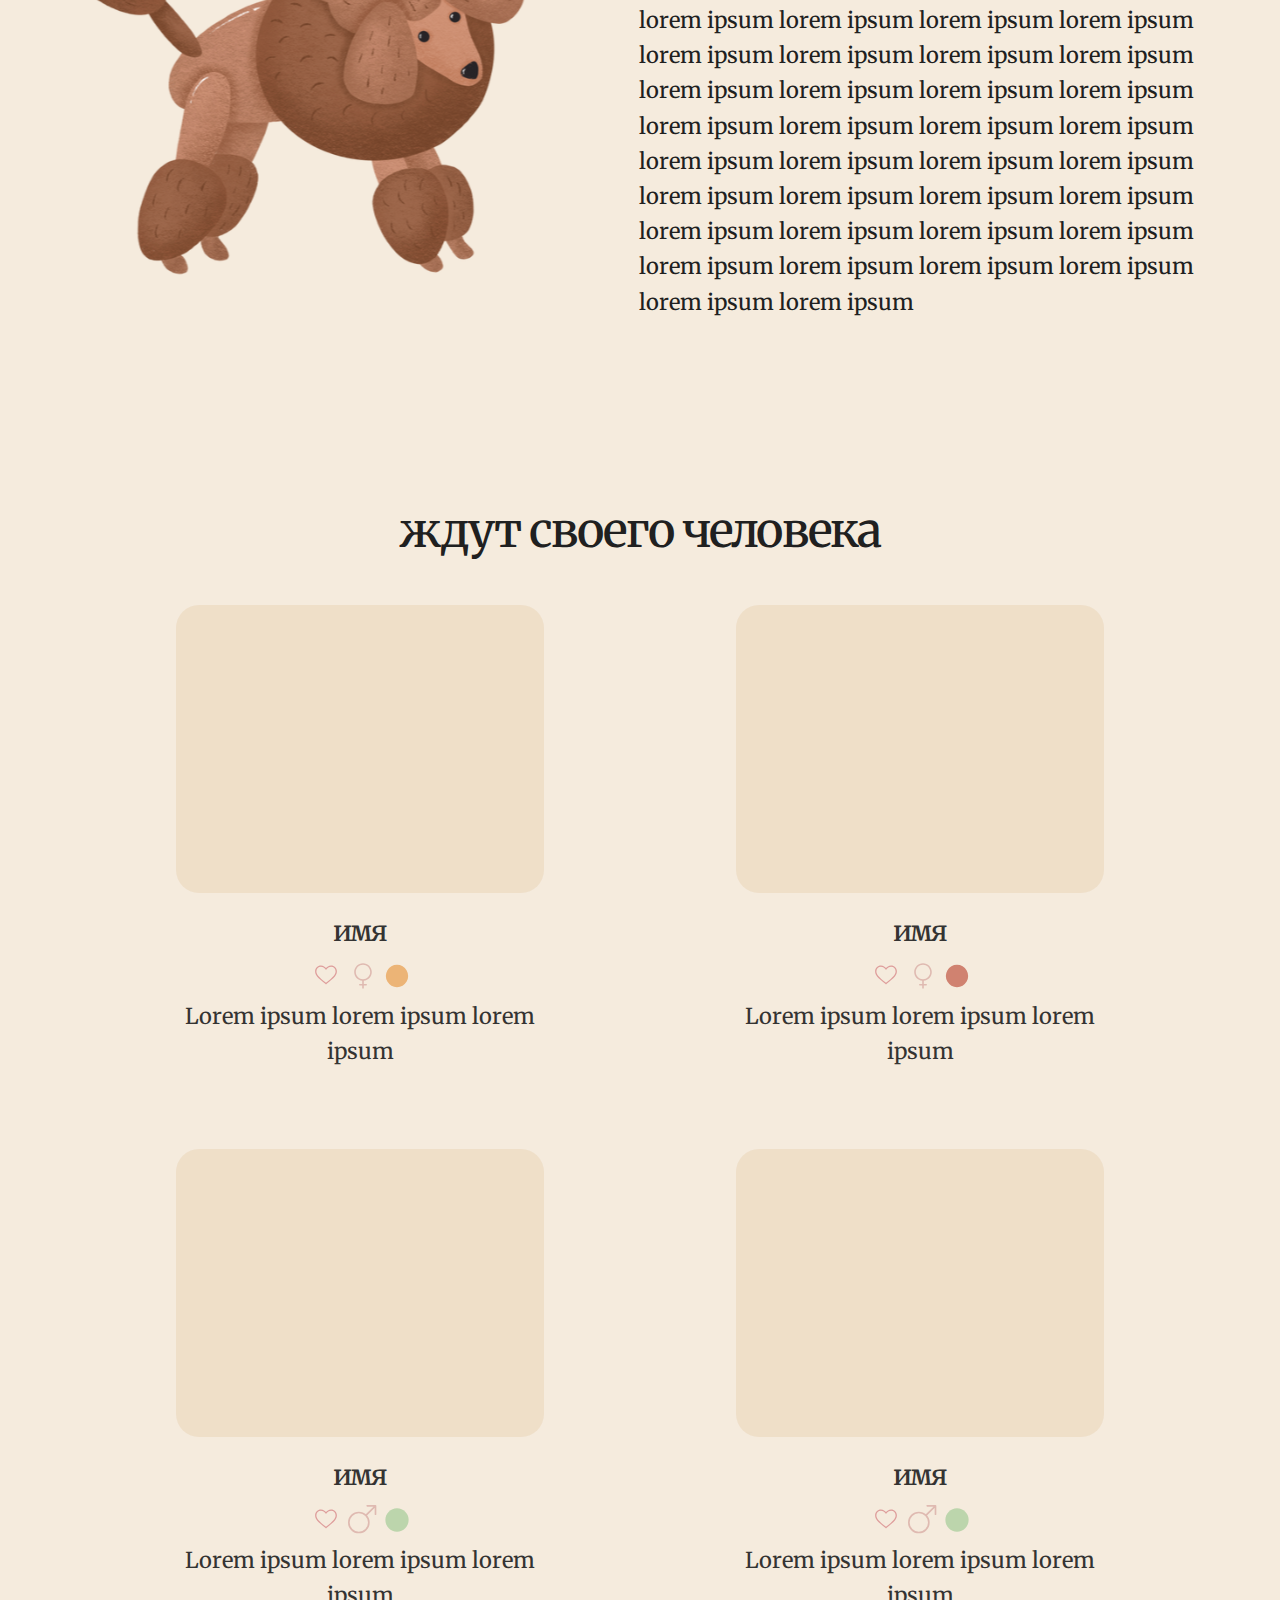
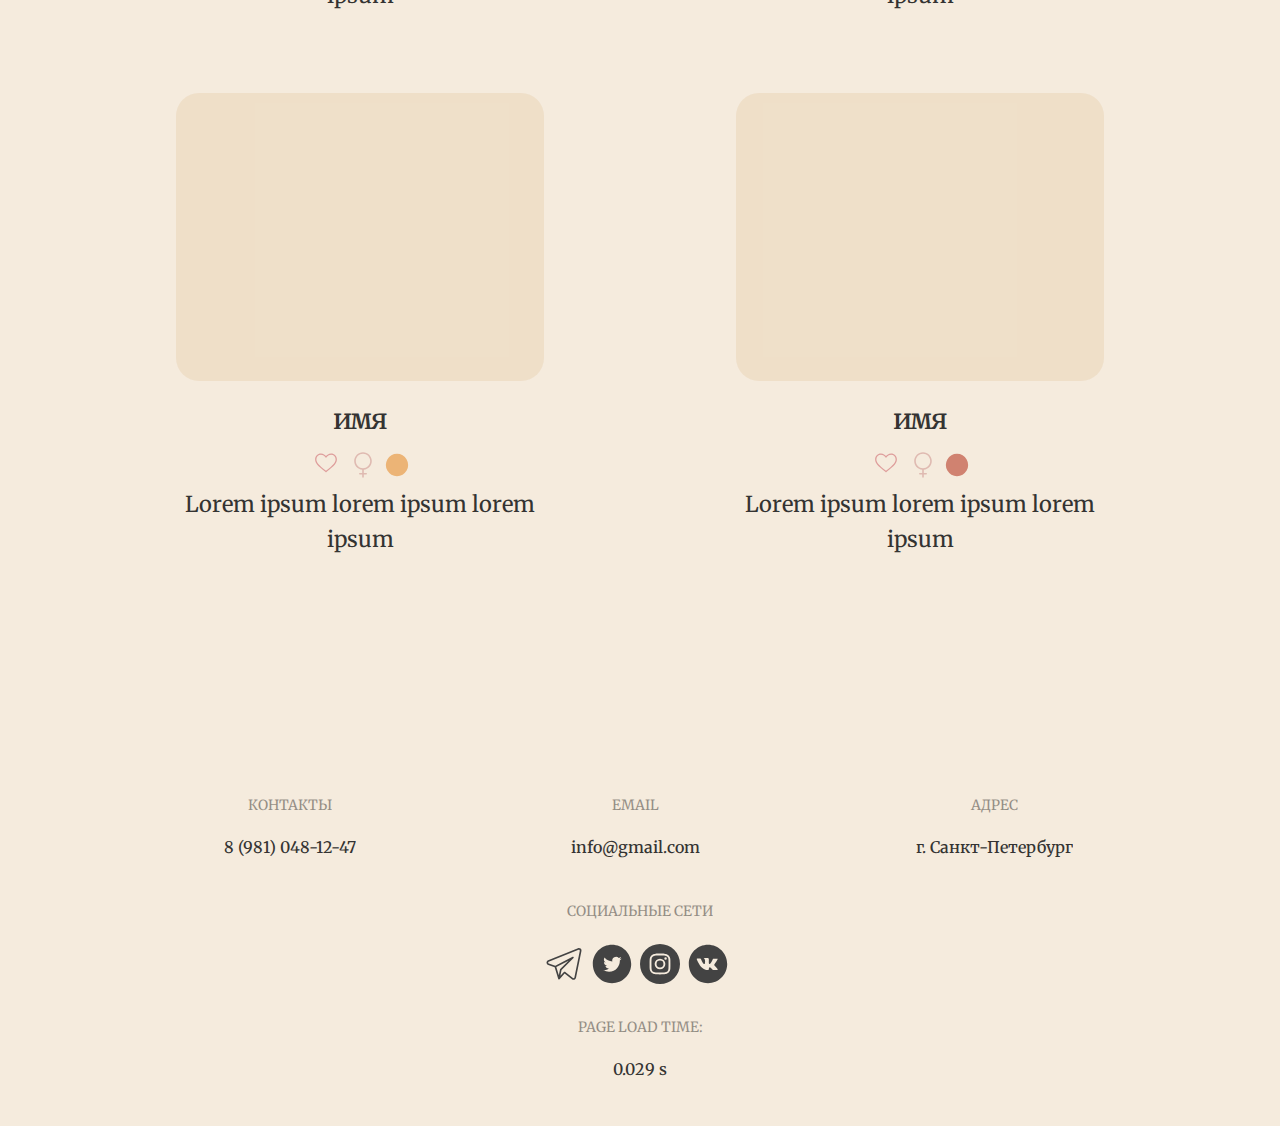
==== commit 8871e443: "fix: donation forms in help.html and add simple js script for runtime generated donations" ====
--- a/css/outline.css
+++ b/css/outline.css
@@ -968,7 +968,14 @@
     margin-top: 2rem;
     width: 100%;
     font-size: 18px;
-}
+    margin-bottom: 2rem;
+}
+
+.donations {
+    display: flex;
+}
+
+
 
 /* about.html */
 .about_information {
